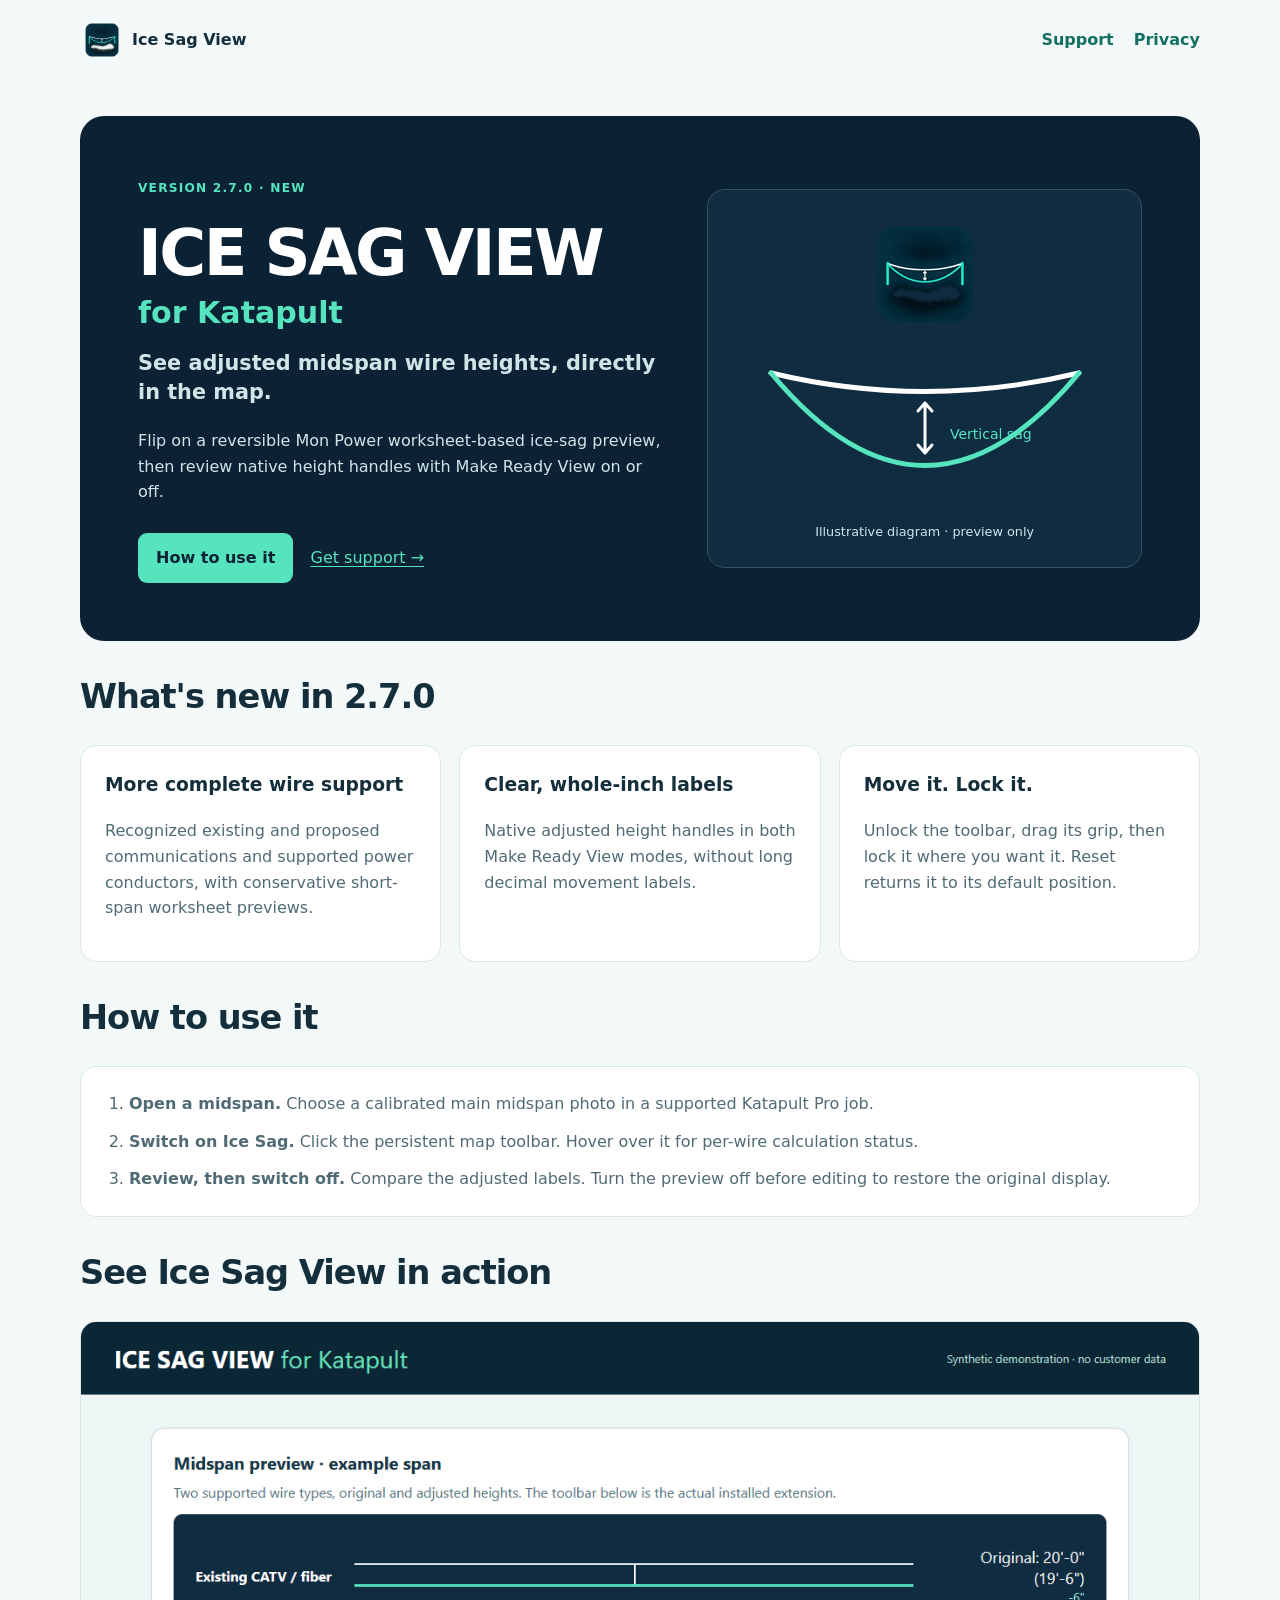
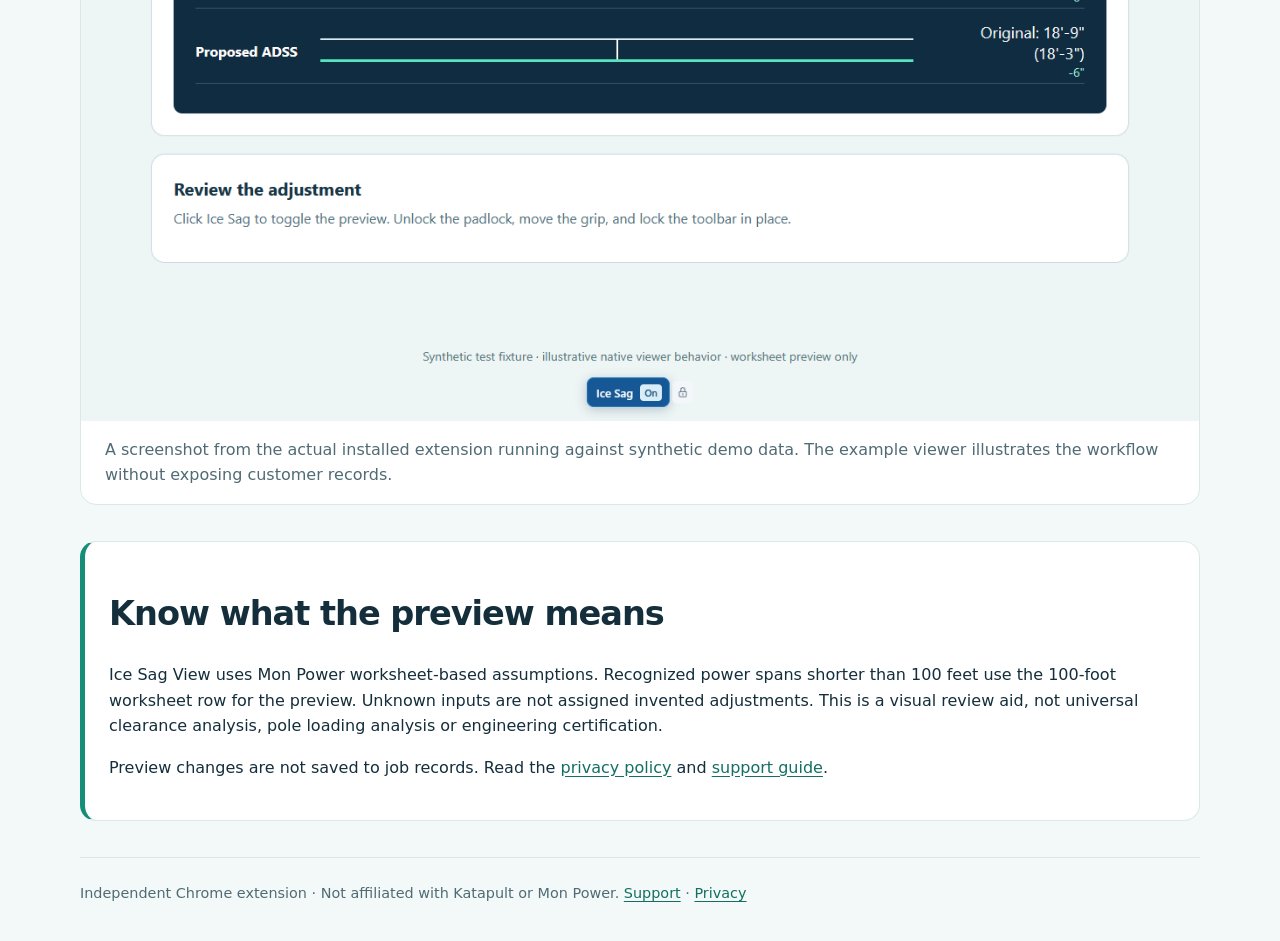
==== index.html @ f5662abe "Add privacy-safe installed extension demo to homepage" ====
<!doctype html>
<html lang="en"><head><meta charset="utf-8"><meta name="viewport" content="width=device-width,initial-scale=1"><meta name="description" content="A reversible, worksheet-based ice-sag preview for Katapult Pro Maps."><title>Ice Sag View for Katapult</title><link rel="icon" href="assets/icon-128.png"><link rel="stylesheet" href="assets/site-v270.css"></head>
<body><header class="nav"><a class="brand" href="./"><img src="assets/icon-128.png" width="44" height="44" alt="">Ice Sag View</a><nav><a href="support.html">Support</a><a href="privacy.html">Privacy</a></nav></header>
<main><section class="hero"><div><span class="pill">VERSION 2.7.0 · NEW</span><h1>ICE SAG VIEW <small>for Katapult</small></h1><p class="lead">See adjusted midspan wire heights, directly in the map.</p><p>Flip on a reversible Mon Power worksheet-based ice-sag preview, then review native height handles with Make Ready View on or off.</p><a class="button" href="#how">How to use it</a> <a class="subtle" href="support.html">Get support →</a></div><div class="visual"><img src="assets/icon-128.png" width="128" height="128" alt="Two wire positions with a vertical measurement arrow"><div class="diagram"><svg viewBox="0 0 360 180" width="360" height="180" role="img" aria-label="Illustrative original and lower adjusted wire positions with a vertical difference arrow"><path d="M26 35 Q180 72 334 35" fill="none" stroke="#fff" stroke-width="5" stroke-linecap="round"/><path d="M26 35 Q180 220 334 35" fill="none" stroke="#56e4bf" stroke-width="5" stroke-linecap="round"/><path d="M180 65V115 M173 73L180 65L187 73 M173 107L180 115L187 107" fill="none" stroke="#fff" stroke-width="3" stroke-linecap="round" stroke-linejoin="round"/><text x="205" y="101" fill="#56e4bf" font-size="14">Vertical sag</text></svg></div><p>Illustrative diagram · preview only</p></div></section>
<section><h2>What's new in 2.7.0</h2><div class="cards"><article><h3>More complete wire support</h3><p>Recognized existing and proposed communications and supported power conductors, with conservative short-span worksheet previews.</p></article><article><h3>Clear, whole-inch labels</h3><p>Native adjusted height handles in both Make Ready View modes, without long decimal movement labels.</p></article><article><h3>Move it. Lock it.</h3><p>Unlock the toolbar, drag its grip, then lock it where you want it. Reset returns it to its default position.</p></article></div></section>
<section id="how"><h2>How to use it</h2><ol class="steps"><li><strong>Open a midspan.</strong> Choose a calibrated main midspan photo in a supported Katapult Pro job.</li><li><strong>Switch on Ice Sag.</strong> Click the persistent map toolbar. Hover over it for per-wire calculation status.</li><li><strong>Review, then switch off.</strong> Compare the adjusted labels. Turn the preview off before editing to restore the original display.</li></ol></section>
<section aria-labelledby="demo-title"><h2 id="demo-title">See Ice Sag View in action</h2><figure style="margin:0;background:white;border:1px solid #dce8e7;border-radius:16px;overflow:hidden"><img src="assets/installed-extension-demo-1280x800.png" width="1280" height="800" loading="lazy" style="display:block;width:100%;height:auto" alt="Actual installed Ice Sag View toolbar and whole-inch preview of existing fiber and proposed ADSS on a synthetic demonstration viewer"><figcaption style="padding:16px 24px;color:#506b75">A screenshot from the actual installed extension running against synthetic demo data. The example viewer illustrates the workflow without exposing customer records.</figcaption></figure></section>
<section class="note"><h2>Know what the preview means</h2><p>Ice Sag View uses Mon Power worksheet-based assumptions. Recognized power spans shorter than 100 feet use the 100-foot worksheet row for the preview. Unknown inputs are not assigned invented adjustments. This is a visual review aid, not universal clearance analysis, pole loading analysis or engineering certification.</p><p>Preview changes are not saved to job records. Read the <a href="privacy.html">privacy policy</a> and <a href="support.html">support guide</a>.</p></section></main>
<footer>Independent Chrome extension · Not affiliated with Katapult or Mon Power. <a href="support.html">Support</a> · <a href="privacy.html">Privacy</a></footer></body></html>
---- assets/site-v270.css ----
:root{color-scheme:light;--navy:#0b2234;--mint:#56e4bf;--ink:#142e3c;--muted:#506b75;--paper:#f3f9f8;--border:#dce8e7}*{box-sizing:border-box}html{scroll-behavior:smooth}body{margin:0;background:var(--paper);font-family:system-ui,-apple-system,"Segoe UI",sans-serif;color:var(--ink);line-height:1.6}a{color:#126f62;text-underline-offset:3px}a:focus-visible{outline:3px solid #168d79;outline-offset:4px}header,main,footer{width:min(1120px,calc(100% - 40px));margin:auto}.nav{display:flex;align-items:center;justify-content:space-between;gap:16px;padding:18px 0}.brand{display:flex;align-items:center;gap:8px;font-weight:750;text-decoration:none;color:var(--ink)}nav{display:flex;gap:20px}nav a{text-decoration:none;font-weight:600}.hero{display:grid;grid-template-columns:1.1fr .9fr;gap:38px;background:var(--navy);color:#fff;padding:clamp(24px,5vw,58px);border-radius:24px;align-items:center;overflow:hidden}.pill{display:inline-block;color:var(--mint);font-size:.76rem;font-weight:700;letter-spacing:.1em}.hero h1{font-size:clamp(2.1rem,5vw,4.2rem);line-height:1.05;letter-spacing:-.04em;margin:20px 0}.hero h1 small{display:block;font-size:.47em;color:var(--mint);letter-spacing:0;margin-top:10px}.lead{font-size:1.3rem;font-weight:650;line-height:1.4}.hero p{color:#d1e5e9}.button{display:inline-block;background:var(--mint);color:var(--navy);border-radius:9px;padding:12px 18px;text-decoration:none;font-weight:750;margin-top:12px}.subtle{color:var(--mint);display:inline-block;margin:12px}.visual{border:1px solid #36525c;border-radius:18px;text-align:center;padding:20px;background:#102c41}.visual img{display:block;margin:auto;width:128px;height:128px;object-fit:contain}.diagram svg{display:block;width:100%;max-width:360px;height:auto;margin:auto}.visual p{font-size:.8rem;margin:4px 0}.cards{display:grid;grid-template-columns:repeat(3,1fr);gap:18px}.cards article,.note,.steps,.document{background:white;border:1px solid var(--border);border-radius:16px;padding:24px}.cards h3{margin-top:0}.cards p,.steps li{color:var(--muted)}section{margin:36px 0}h2{line-height:1.2;font-size:clamp(1.5rem,3vw,2.1rem);letter-spacing:-.03em}.steps{padding-left:48px}.steps li+li{margin-top:12px}.note{border-left:5px solid #168d79}.document{max-width:850px;margin:20px auto 40px;padding:clamp(20px,4vw,42px)}.document h1{font-size:clamp(2rem,4vw,3rem);line-height:1.1}.document h2{font-size:1.4rem;margin-top:28px}footer{border-top:1px solid var(--border);padding:24px 0 36px;font-size:.9rem;color:var(--muted)}@media(max-width:760px){.hero,.cards{grid-template-columns:1fr}.hero{gap:20px}.nav{font-size:.9rem}nav{gap:10px}}@media(prefers-reduced-motion:reduce){html{scroll-behavior:auto}}
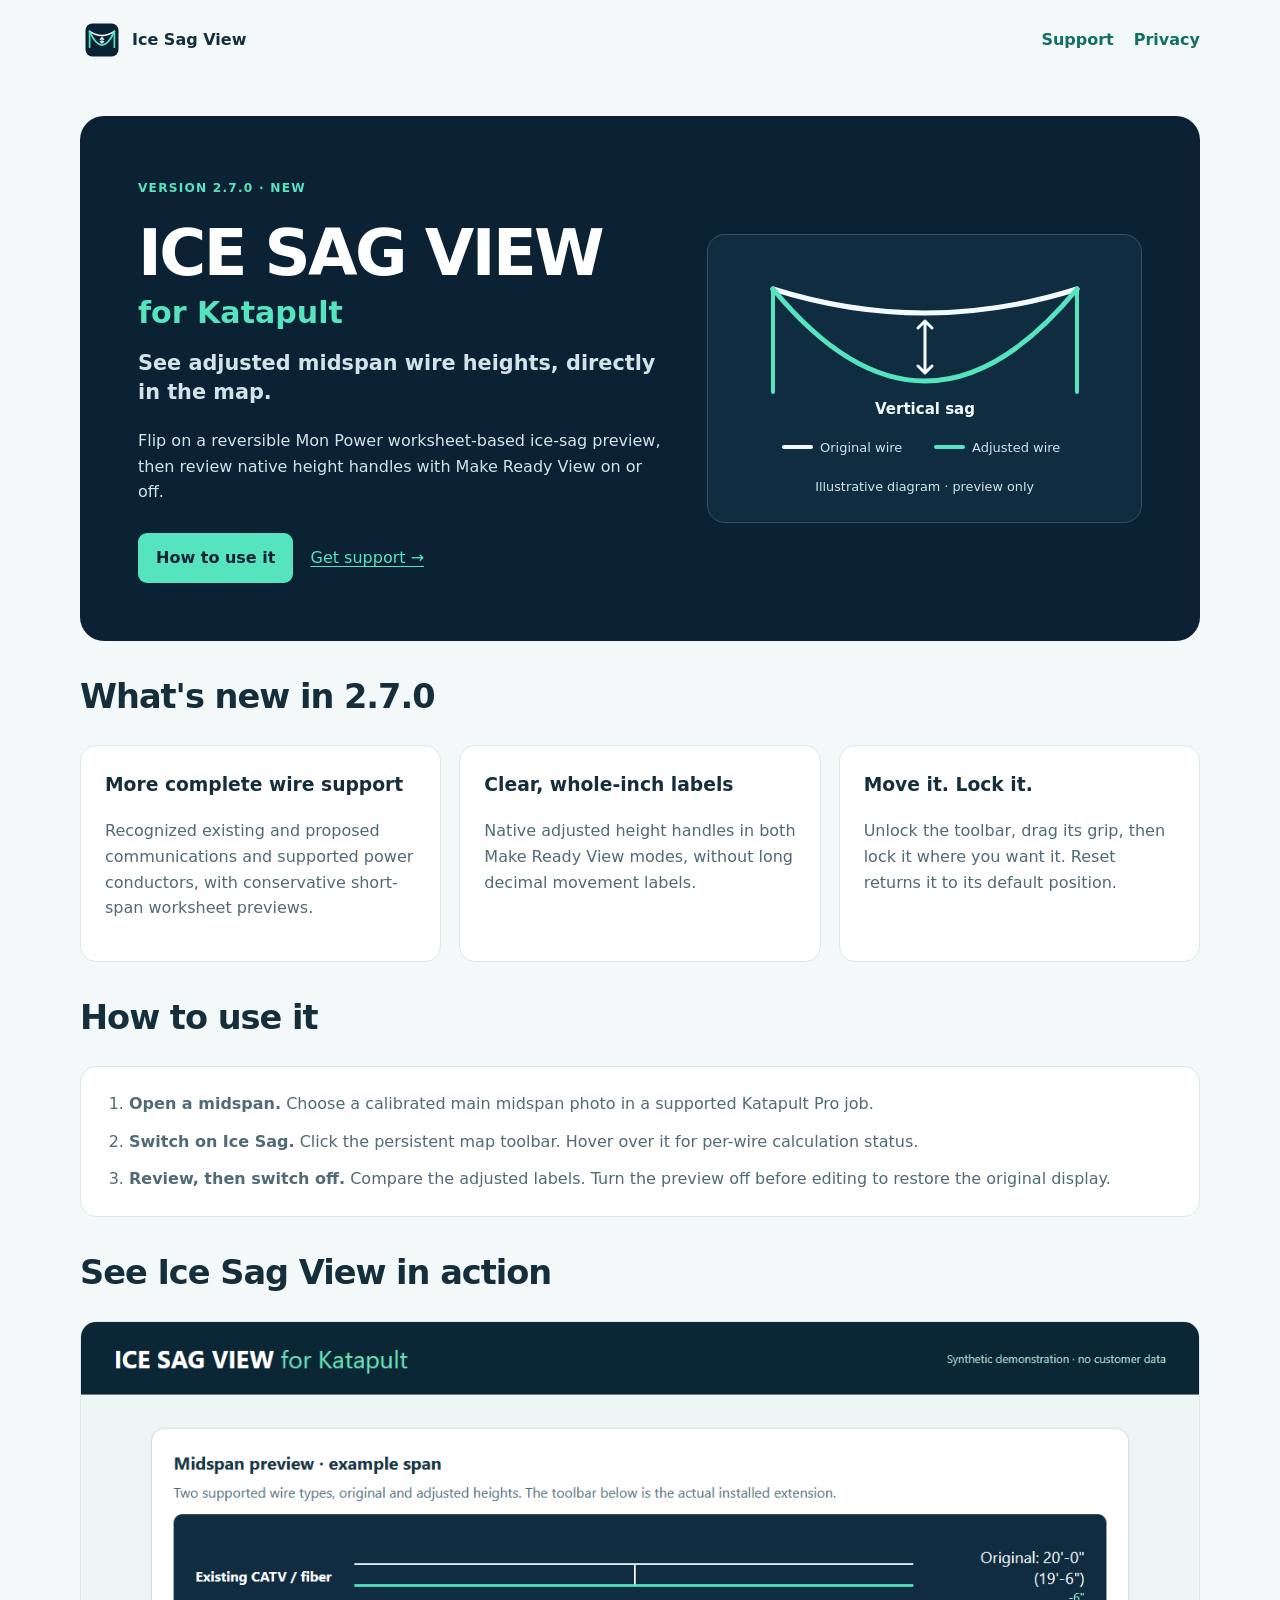
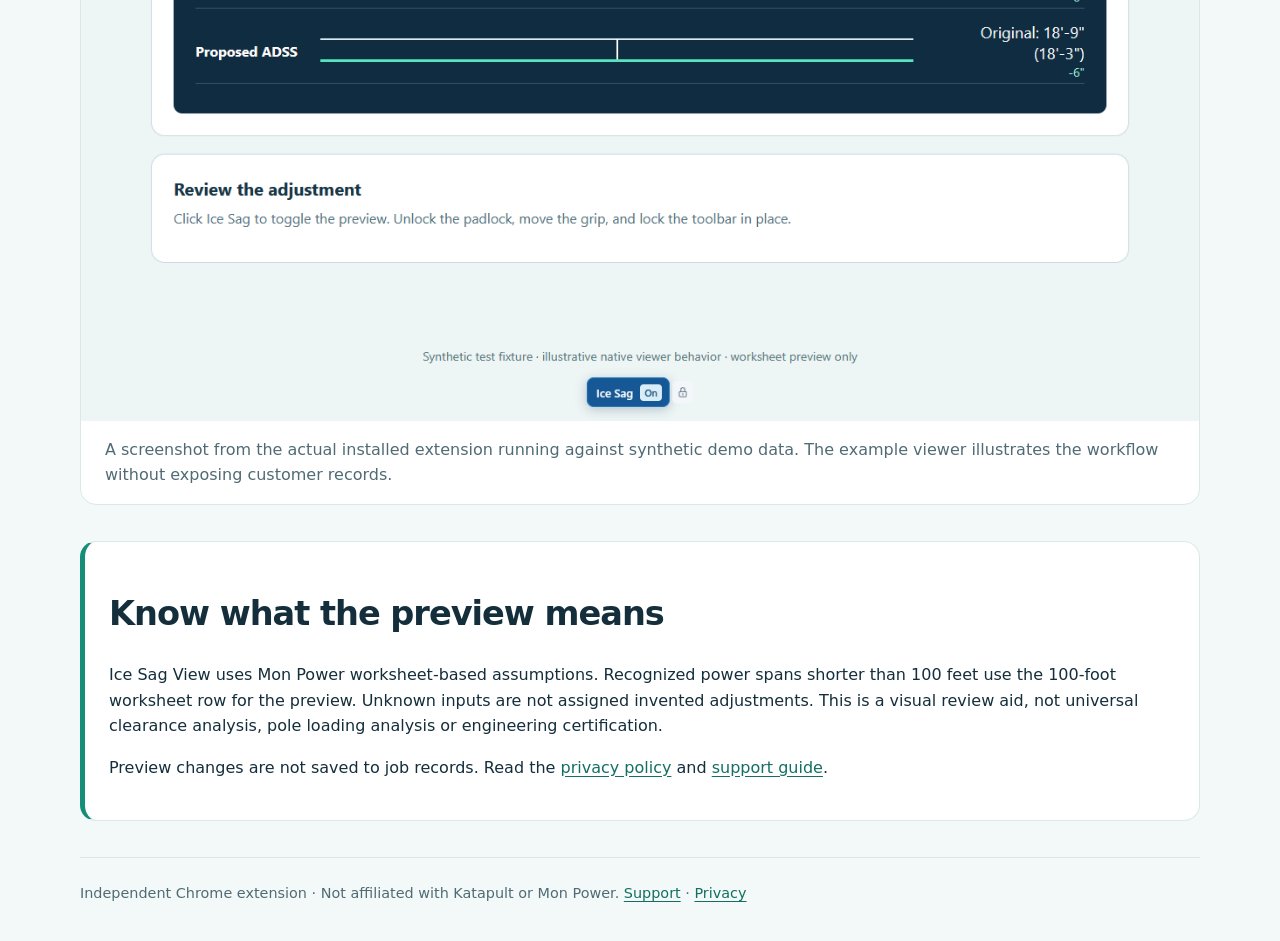
==== commit 7d3787f9: "Refine logo and vertical sag diagram across the homepage and support pages" ====
--- a/index.html
+++ b/index.html
@@ -1,7 +1,7 @@
 <!doctype html>
-<html lang="en"><head><meta charset="utf-8"><meta name="viewport" content="width=device-width,initial-scale=1"><meta name="description" content="A reversible, worksheet-based ice-sag preview for Katapult Pro Maps."><title>Ice Sag View for Katapult</title><link rel="icon" href="assets/icon-128.png"><link rel="stylesheet" href="assets/site-v270.css"></head>
-<body><header class="nav"><a class="brand" href="./"><img src="assets/icon-128.png" width="44" height="44" alt="">Ice Sag View</a><nav><a href="support.html">Support</a><a href="privacy.html">Privacy</a></nav></header>
-<main><section class="hero"><div><span class="pill">VERSION 2.7.0 · NEW</span><h1>ICE SAG VIEW <small>for Katapult</small></h1><p class="lead">See adjusted midspan wire heights, directly in the map.</p><p>Flip on a reversible Mon Power worksheet-based ice-sag preview, then review native height handles with Make Ready View on or off.</p><a class="button" href="#how">How to use it</a> <a class="subtle" href="support.html">Get support →</a></div><div class="visual"><img src="assets/icon-128.png" width="128" height="128" alt="Two wire positions with a vertical measurement arrow"><div class="diagram"><svg viewBox="0 0 360 180" width="360" height="180" role="img" aria-label="Illustrative original and lower adjusted wire positions with a vertical difference arrow"><path d="M26 35 Q180 72 334 35" fill="none" stroke="#fff" stroke-width="5" stroke-linecap="round"/><path d="M26 35 Q180 220 334 35" fill="none" stroke="#56e4bf" stroke-width="5" stroke-linecap="round"/><path d="M180 65V115 M173 73L180 65L187 73 M173 107L180 115L187 107" fill="none" stroke="#fff" stroke-width="3" stroke-linecap="round" stroke-linejoin="round"/><text x="205" y="101" fill="#56e4bf" font-size="14">Vertical sag</text></svg></div><p>Illustrative diagram · preview only</p></div></section>
+<html lang="en"><head><meta charset="utf-8"><meta name="viewport" content="width=device-width,initial-scale=1"><meta name="description" content="A reversible, worksheet-based ice-sag preview for Katapult Pro Maps."><title>Ice Sag View for Katapult</title><link rel="icon" href="assets/icon-v2-128.png"><link rel="stylesheet" href="assets/site-v270.css"></head>
+<body><header class="nav"><a class="brand" href="./"><img src="assets/ice-sag-mark-v2.svg" width="44" height="44" alt="">Ice Sag View</a><nav><a href="support.html">Support</a><a href="privacy.html">Privacy</a></nav></header>
+<main><section class="hero"><div><span class="pill">VERSION 2.7.0 · NEW</span><h1>ICE SAG VIEW <small>for Katapult</small></h1><p class="lead">See adjusted midspan wire heights, directly in the map.</p><p>Flip on a reversible Mon Power worksheet-based ice-sag preview, then review native height handles with Make Ready View on or off.</p><a class="button" href="#how">How to use it</a> <a class="subtle" href="support.html">Get support →</a></div><div class="visual"><div class="diagram"><svg viewBox="0 0 360 218" width="360" height="218" role="img" aria-labelledby="sag-diagram-title sag-diagram-desc"><title id="sag-diagram-title">Vertical ice sag</title><desc id="sag-diagram-desc">The white curve is the original wire. The mint curve is the lower adjusted wire. The white double arrow measures the vertical difference at midspan.</desc><g fill="none" stroke-linecap="round" stroke-linejoin="round"><path d="M28 34V137 M332 34V137" stroke="#56e4bf" stroke-width="4"/><path d="M28 34 Q180 82 332 34" stroke="#f4fbff" stroke-width="5"/><path d="M28 34 Q180 218 332 34" stroke="#56e4bf" stroke-width="5"/><path d="M180 66V118 M173 73L180 66L187 73 M173 111L180 118L187 111" stroke="#f4fbff" stroke-width="3"/></g><text x="180" y="159" text-anchor="middle" fill="#f4fbff" font-size="15" font-weight="600">Vertical sag</text><g font-size="13" fill="#d1e5e9"><path d="M39 192H66" stroke="#f4fbff" stroke-width="4" stroke-linecap="round"/><text x="75" y="197">Original wire</text><path d="M191 192H218" stroke="#56e4bf" stroke-width="4" stroke-linecap="round"/><text x="227" y="197">Adjusted wire</text></g></svg></div><p>Illustrative diagram · preview only</p></div></section>
 <section><h2>What's new in 2.7.0</h2><div class="cards"><article><h3>More complete wire support</h3><p>Recognized existing and proposed communications and supported power conductors, with conservative short-span worksheet previews.</p></article><article><h3>Clear, whole-inch labels</h3><p>Native adjusted height handles in both Make Ready View modes, without long decimal movement labels.</p></article><article><h3>Move it. Lock it.</h3><p>Unlock the toolbar, drag its grip, then lock it where you want it. Reset returns it to its default position.</p></article></div></section>
 <section id="how"><h2>How to use it</h2><ol class="steps"><li><strong>Open a midspan.</strong> Choose a calibrated main midspan photo in a supported Katapult Pro job.</li><li><strong>Switch on Ice Sag.</strong> Click the persistent map toolbar. Hover over it for per-wire calculation status.</li><li><strong>Review, then switch off.</strong> Compare the adjusted labels. Turn the preview off before editing to restore the original display.</li></ol></section>
 <section aria-labelledby="demo-title"><h2 id="demo-title">See Ice Sag View in action</h2><figure style="margin:0;background:white;border:1px solid #dce8e7;border-radius:16px;overflow:hidden"><img src="assets/installed-extension-demo-1280x800.png" width="1280" height="800" loading="lazy" style="display:block;width:100%;height:auto" alt="Actual installed Ice Sag View toolbar and whole-inch preview of existing fiber and proposed ADSS on a synthetic demonstration viewer"><figcaption style="padding:16px 24px;color:#506b75">A screenshot from the actual installed extension running against synthetic demo data. The example viewer illustrates the workflow without exposing customer records.</figcaption></figure></section>
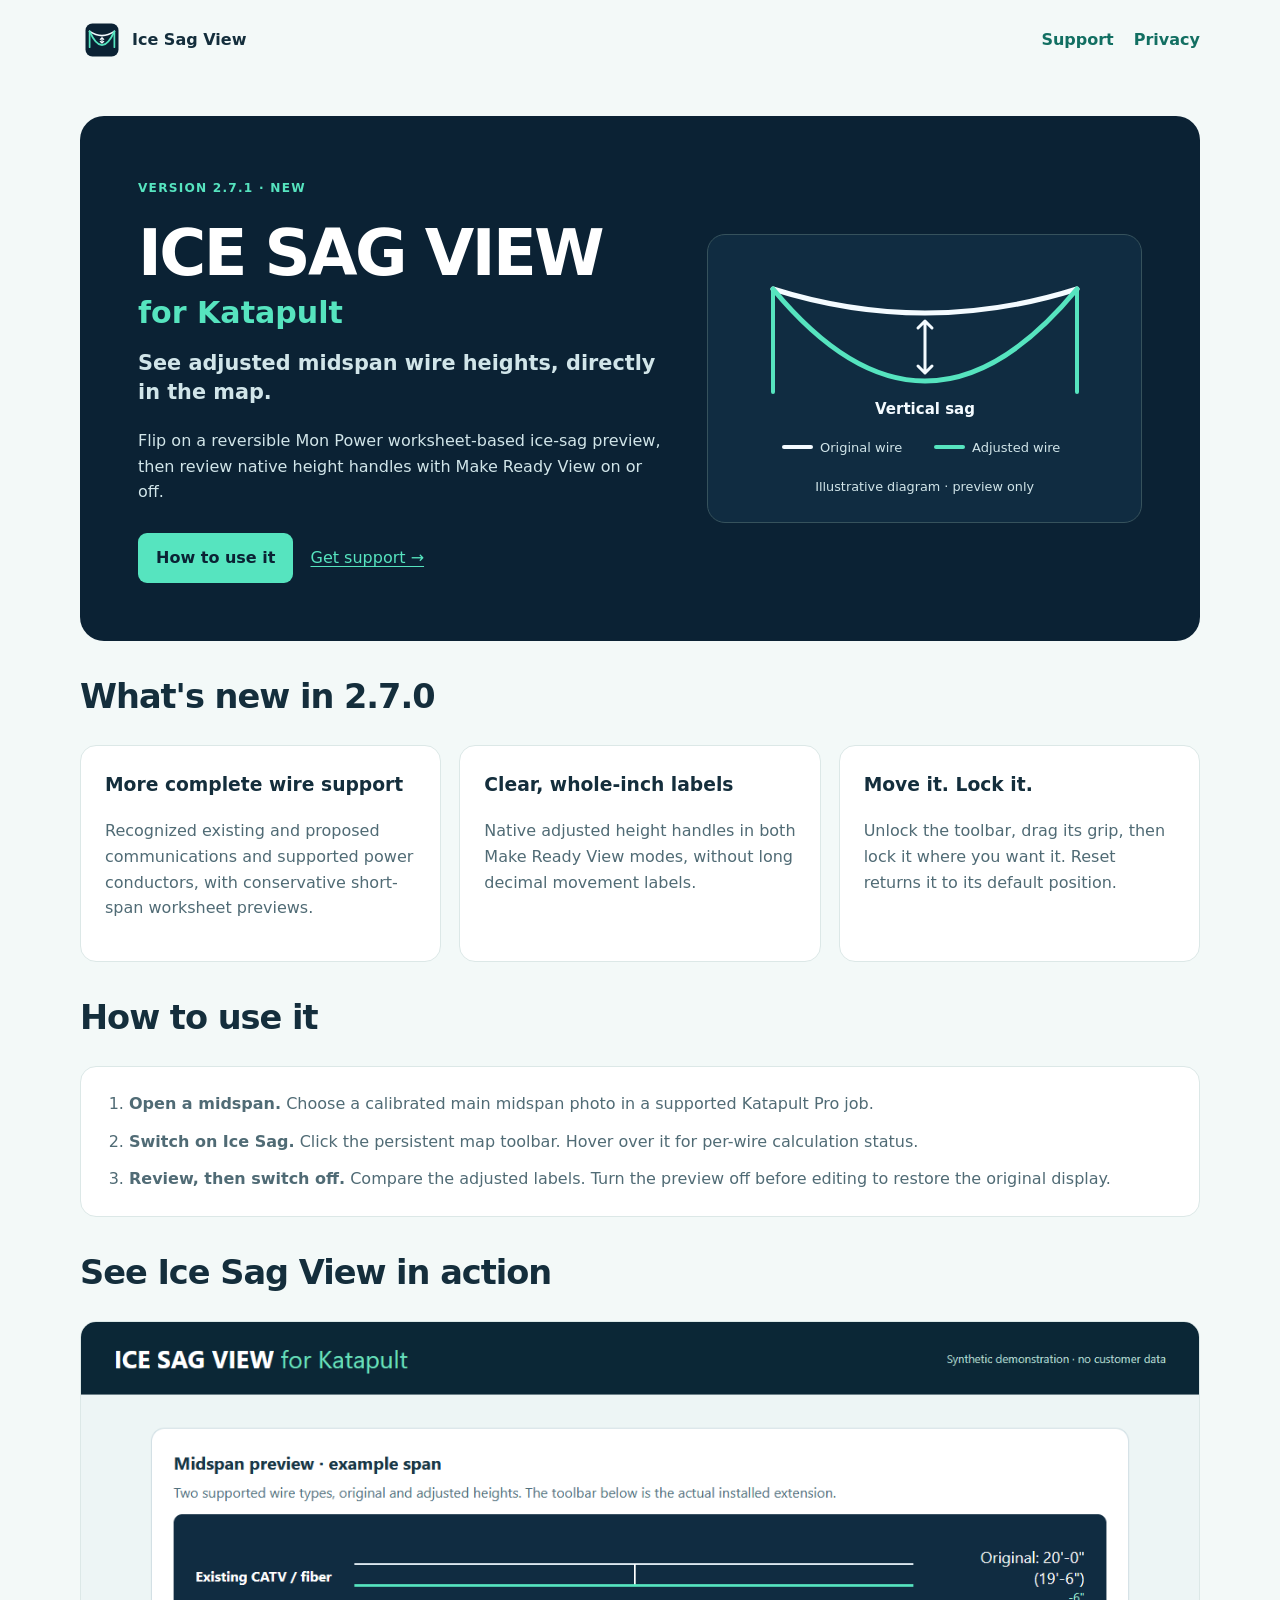
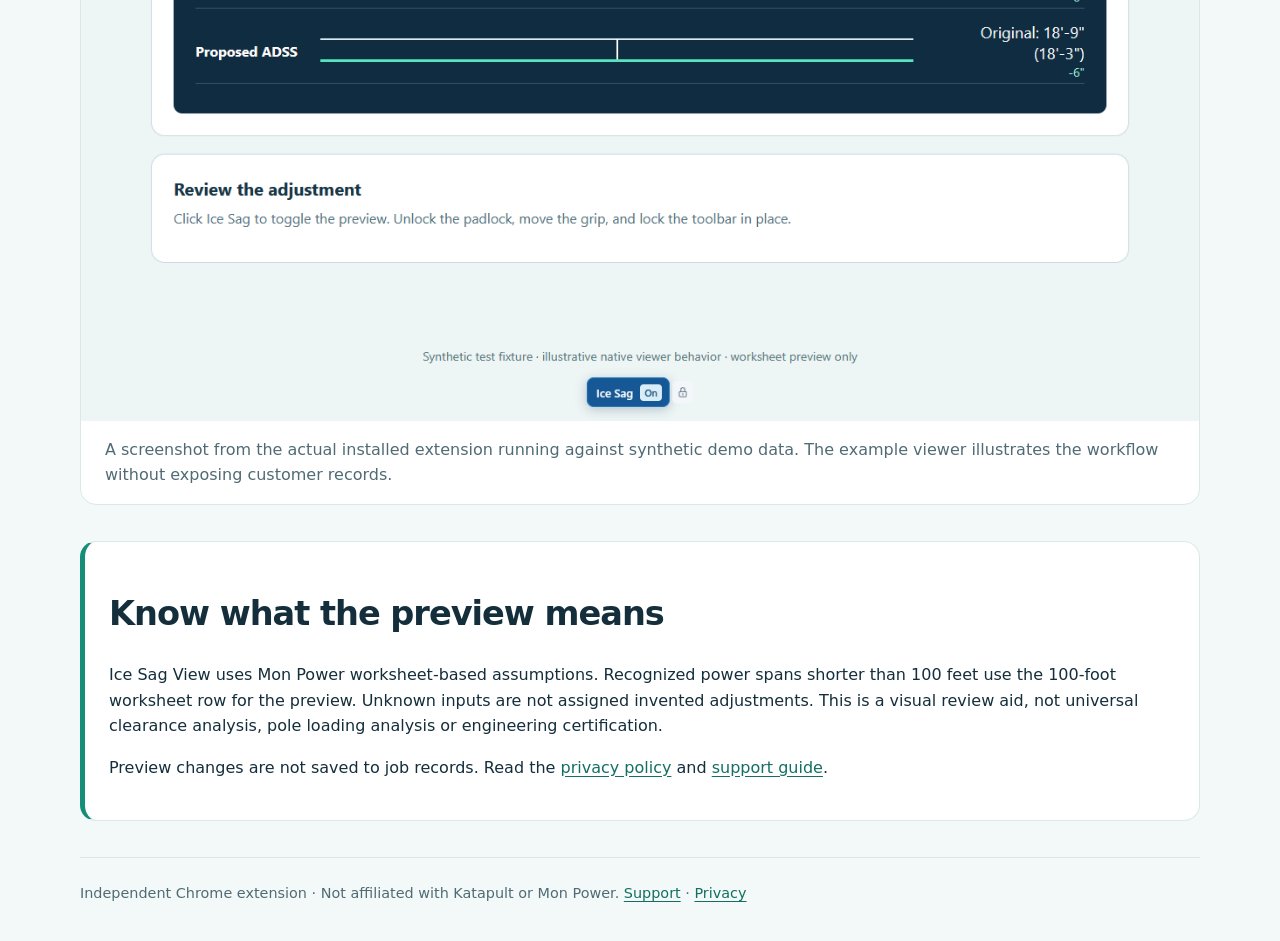
==== commit 5b12d4c4: "Update public extension name to Ice Sag View and version 2.7.1" ====
--- a/index.html
+++ b/index.html
@@ -1,7 +1,7 @@
 <!doctype html>
-<html lang="en"><head><meta charset="utf-8"><meta name="viewport" content="width=device-width,initial-scale=1"><meta name="description" content="A reversible, worksheet-based ice-sag preview for Katapult Pro Maps."><title>Ice Sag View for Katapult</title><link rel="icon" href="assets/icon-v2-128.png"><link rel="stylesheet" href="assets/site-v270.css"></head>
+<html lang="en"><head><meta charset="utf-8"><meta name="viewport" content="width=device-width,initial-scale=1"><meta name="description" content="A reversible, worksheet-based ice-sag preview for Katapult Pro Maps."><title>Ice Sag View</title><link rel="icon" href="assets/icon-v2-128.png"><link rel="stylesheet" href="assets/site-v270.css"></head>
 <body><header class="nav"><a class="brand" href="./"><img src="assets/ice-sag-mark-v2.svg" width="44" height="44" alt="">Ice Sag View</a><nav><a href="support.html">Support</a><a href="privacy.html">Privacy</a></nav></header>
-<main><section class="hero"><div><span class="pill">VERSION 2.7.0 · NEW</span><h1>ICE SAG VIEW <small>for Katapult</small></h1><p class="lead">See adjusted midspan wire heights, directly in the map.</p><p>Flip on a reversible Mon Power worksheet-based ice-sag preview, then review native height handles with Make Ready View on or off.</p><a class="button" href="#how">How to use it</a> <a class="subtle" href="support.html">Get support →</a></div><div class="visual"><div class="diagram"><svg viewBox="0 0 360 218" width="360" height="218" role="img" aria-labelledby="sag-diagram-title sag-diagram-desc"><title id="sag-diagram-title">Vertical ice sag</title><desc id="sag-diagram-desc">The white curve is the original wire. The mint curve is the lower adjusted wire. The white double arrow measures the vertical difference at midspan.</desc><g fill="none" stroke-linecap="round" stroke-linejoin="round"><path d="M28 34V137 M332 34V137" stroke="#56e4bf" stroke-width="4"/><path d="M28 34 Q180 82 332 34" stroke="#f4fbff" stroke-width="5"/><path d="M28 34 Q180 218 332 34" stroke="#56e4bf" stroke-width="5"/><path d="M180 66V118 M173 73L180 66L187 73 M173 111L180 118L187 111" stroke="#f4fbff" stroke-width="3"/></g><text x="180" y="159" text-anchor="middle" fill="#f4fbff" font-size="15" font-weight="600">Vertical sag</text><g font-size="13" fill="#d1e5e9"><path d="M39 192H66" stroke="#f4fbff" stroke-width="4" stroke-linecap="round"/><text x="75" y="197">Original wire</text><path d="M191 192H218" stroke="#56e4bf" stroke-width="4" stroke-linecap="round"/><text x="227" y="197">Adjusted wire</text></g></svg></div><p>Illustrative diagram · preview only</p></div></section>
+<main><section class="hero"><div><span class="pill">VERSION 2.7.1 · NEW</span><h1>ICE SAG VIEW <small>for Katapult</small></h1><p class="lead">See adjusted midspan wire heights, directly in the map.</p><p>Flip on a reversible Mon Power worksheet-based ice-sag preview, then review native height handles with Make Ready View on or off.</p><a class="button" href="#how">How to use it</a> <a class="subtle" href="support.html">Get support →</a></div><div class="visual"><div class="diagram"><svg viewBox="0 0 360 218" width="360" height="218" role="img" aria-labelledby="sag-diagram-title sag-diagram-desc"><title id="sag-diagram-title">Vertical ice sag</title><desc id="sag-diagram-desc">The white curve is the original wire. The mint curve is the lower adjusted wire. The white double arrow measures the vertical difference at midspan.</desc><g fill="none" stroke-linecap="round" stroke-linejoin="round"><path d="M28 34V137 M332 34V137" stroke="#56e4bf" stroke-width="4"/><path d="M28 34 Q180 82 332 34" stroke="#f4fbff" stroke-width="5"/><path d="M28 34 Q180 218 332 34" stroke="#56e4bf" stroke-width="5"/><path d="M180 66V118 M173 73L180 66L187 73 M173 111L180 118L187 111" stroke="#f4fbff" stroke-width="3"/></g><text x="180" y="159" text-anchor="middle" fill="#f4fbff" font-size="15" font-weight="600">Vertical sag</text><g font-size="13" fill="#d1e5e9"><path d="M39 192H66" stroke="#f4fbff" stroke-width="4" stroke-linecap="round"/><text x="75" y="197">Original wire</text><path d="M191 192H218" stroke="#56e4bf" stroke-width="4" stroke-linecap="round"/><text x="227" y="197">Adjusted wire</text></g></svg></div><p>Illustrative diagram · preview only</p></div></section>
 <section><h2>What's new in 2.7.0</h2><div class="cards"><article><h3>More complete wire support</h3><p>Recognized existing and proposed communications and supported power conductors, with conservative short-span worksheet previews.</p></article><article><h3>Clear, whole-inch labels</h3><p>Native adjusted height handles in both Make Ready View modes, without long decimal movement labels.</p></article><article><h3>Move it. Lock it.</h3><p>Unlock the toolbar, drag its grip, then lock it where you want it. Reset returns it to its default position.</p></article></div></section>
 <section id="how"><h2>How to use it</h2><ol class="steps"><li><strong>Open a midspan.</strong> Choose a calibrated main midspan photo in a supported Katapult Pro job.</li><li><strong>Switch on Ice Sag.</strong> Click the persistent map toolbar. Hover over it for per-wire calculation status.</li><li><strong>Review, then switch off.</strong> Compare the adjusted labels. Turn the preview off before editing to restore the original display.</li></ol></section>
 <section aria-labelledby="demo-title"><h2 id="demo-title">See Ice Sag View in action</h2><figure style="margin:0;background:white;border:1px solid #dce8e7;border-radius:16px;overflow:hidden"><img src="assets/installed-extension-demo-1280x800.png" width="1280" height="800" loading="lazy" style="display:block;width:100%;height:auto" alt="Actual installed Ice Sag View toolbar and whole-inch preview of existing fiber and proposed ADSS on a synthetic demonstration viewer"><figcaption style="padding:16px 24px;color:#506b75">A screenshot from the actual installed extension running against synthetic demo data. The example viewer illustrates the workflow without exposing customer records.</figcaption></figure></section>
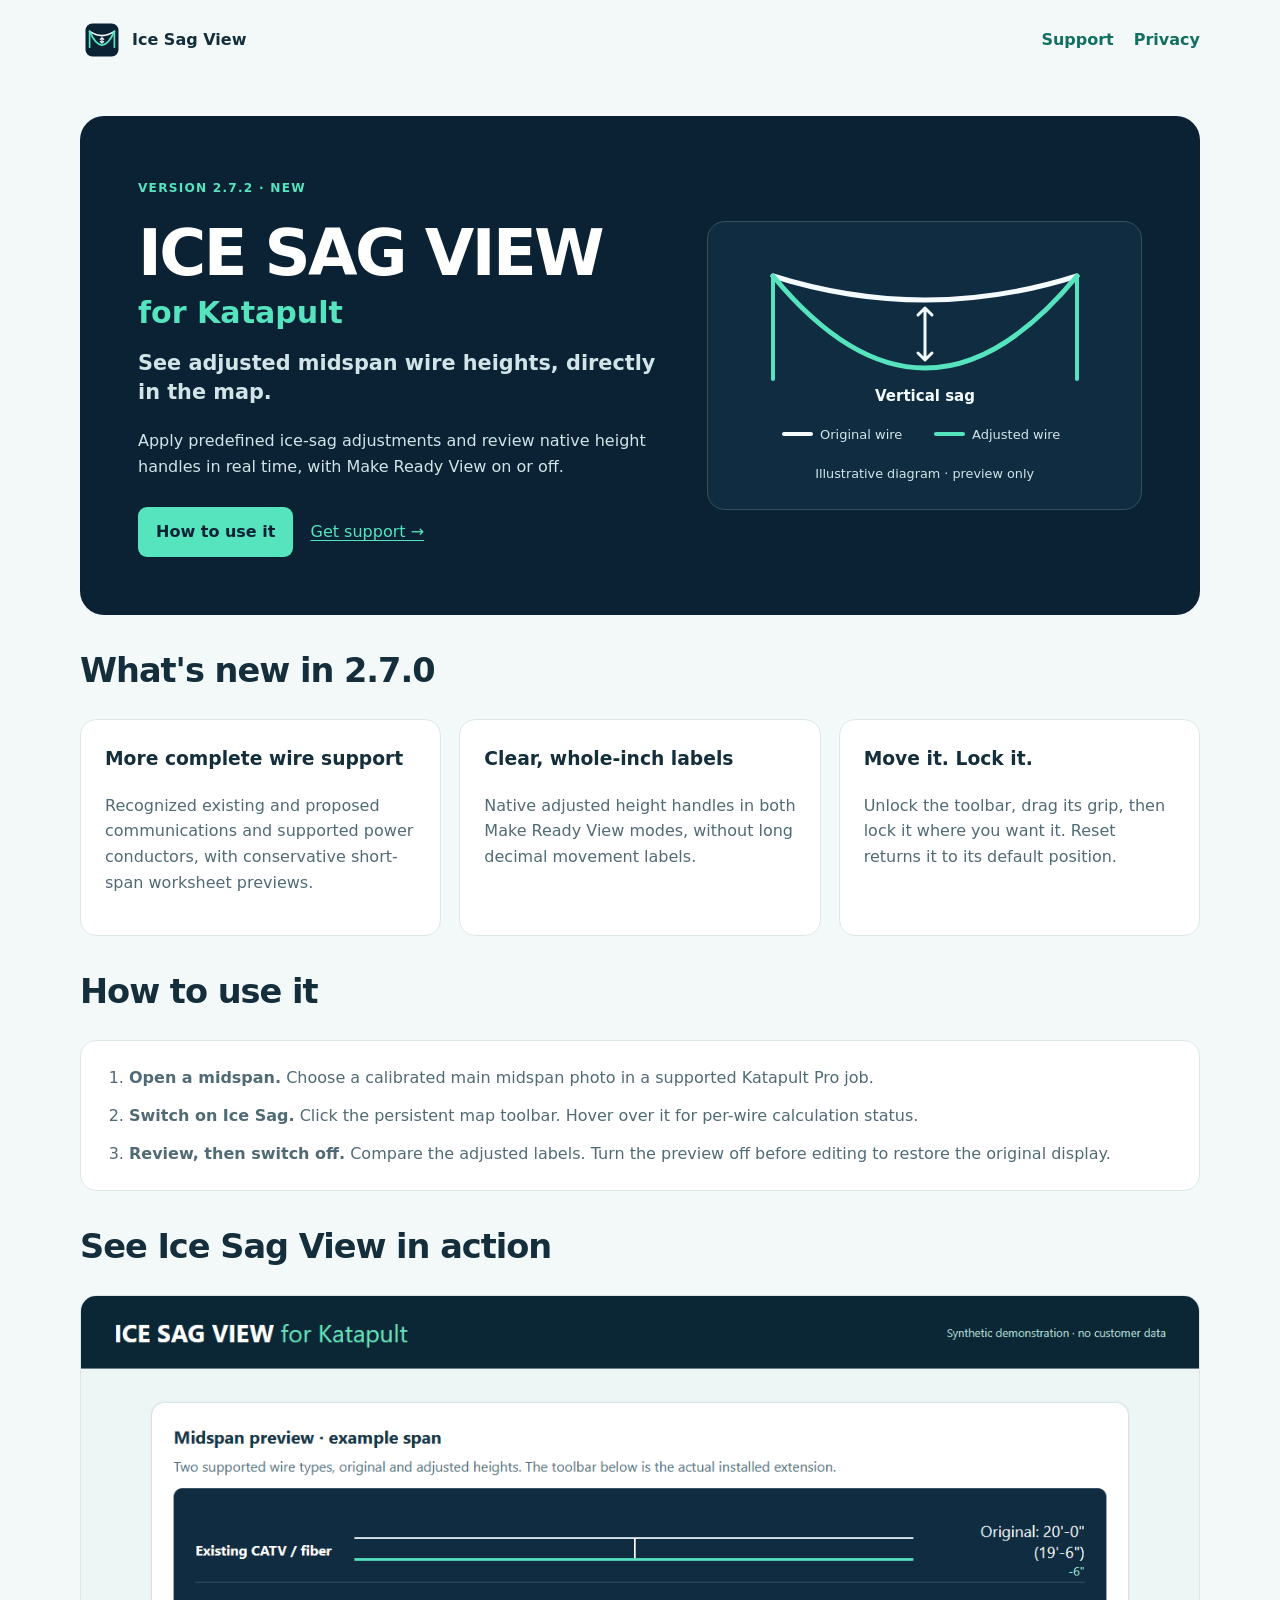
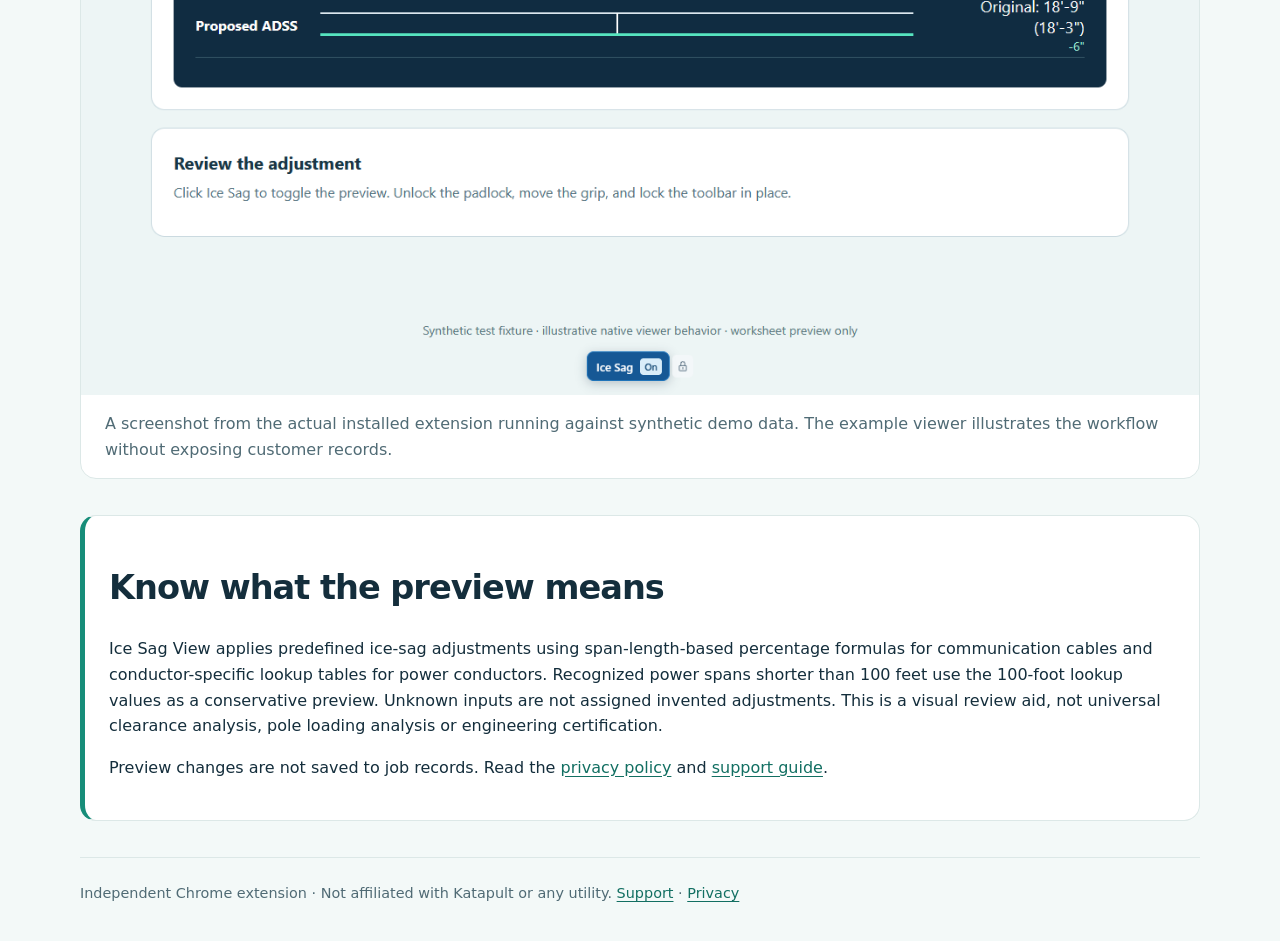
==== commit 8fb59c5d: "Describe ice-sag method using utility-neutral wording" ====
--- a/index.html
+++ b/index.html
@@ -1,9 +1,9 @@
 <!doctype html>
 <html lang="en"><head><meta charset="utf-8"><meta name="viewport" content="width=device-width,initial-scale=1"><meta name="description" content="A reversible, worksheet-based ice-sag preview for Katapult Pro Maps."><title>Ice Sag View</title><link rel="icon" href="assets/icon-v2-128.png"><link rel="stylesheet" href="assets/site-v270.css"></head>
 <body><header class="nav"><a class="brand" href="./"><img src="assets/ice-sag-mark-v2.svg" width="44" height="44" alt="">Ice Sag View</a><nav><a href="support.html">Support</a><a href="privacy.html">Privacy</a></nav></header>
-<main><section class="hero"><div><span class="pill">VERSION 2.7.1 · NEW</span><h1>ICE SAG VIEW <small>for Katapult</small></h1><p class="lead">See adjusted midspan wire heights, directly in the map.</p><p>Flip on a reversible Mon Power worksheet-based ice-sag preview, then review native height handles with Make Ready View on or off.</p><a class="button" href="#how">How to use it</a> <a class="subtle" href="support.html">Get support →</a></div><div class="visual"><div class="diagram"><svg viewBox="0 0 360 218" width="360" height="218" role="img" aria-labelledby="sag-diagram-title sag-diagram-desc"><title id="sag-diagram-title">Vertical ice sag</title><desc id="sag-diagram-desc">The white curve is the original wire. The mint curve is the lower adjusted wire. The white double arrow measures the vertical difference at midspan.</desc><g fill="none" stroke-linecap="round" stroke-linejoin="round"><path d="M28 34V137 M332 34V137" stroke="#56e4bf" stroke-width="4"/><path d="M28 34 Q180 82 332 34" stroke="#f4fbff" stroke-width="5"/><path d="M28 34 Q180 218 332 34" stroke="#56e4bf" stroke-width="5"/><path d="M180 66V118 M173 73L180 66L187 73 M173 111L180 118L187 111" stroke="#f4fbff" stroke-width="3"/></g><text x="180" y="159" text-anchor="middle" fill="#f4fbff" font-size="15" font-weight="600">Vertical sag</text><g font-size="13" fill="#d1e5e9"><path d="M39 192H66" stroke="#f4fbff" stroke-width="4" stroke-linecap="round"/><text x="75" y="197">Original wire</text><path d="M191 192H218" stroke="#56e4bf" stroke-width="4" stroke-linecap="round"/><text x="227" y="197">Adjusted wire</text></g></svg></div><p>Illustrative diagram · preview only</p></div></section>
+<main><section class="hero"><div><span class="pill">VERSION 2.7.2 · NEW</span><h1>ICE SAG VIEW <small>for Katapult</small></h1><p class="lead">See adjusted midspan wire heights, directly in the map.</p><p>Apply predefined ice-sag adjustments and review native height handles in real time, with Make Ready View on or off.</p><a class="button" href="#how">How to use it</a> <a class="subtle" href="support.html">Get support →</a></div><div class="visual"><div class="diagram"><svg viewBox="0 0 360 218" width="360" height="218" role="img" aria-labelledby="sag-diagram-title sag-diagram-desc"><title id="sag-diagram-title">Vertical ice sag</title><desc id="sag-diagram-desc">The white curve is the original wire. The mint curve is the lower adjusted wire. The white double arrow measures the vertical difference at midspan.</desc><g fill="none" stroke-linecap="round" stroke-linejoin="round"><path d="M28 34V137 M332 34V137" stroke="#56e4bf" stroke-width="4"/><path d="M28 34 Q180 82 332 34" stroke="#f4fbff" stroke-width="5"/><path d="M28 34 Q180 218 332 34" stroke="#56e4bf" stroke-width="5"/><path d="M180 66V118 M173 73L180 66L187 73 M173 111L180 118L187 111" stroke="#f4fbff" stroke-width="3"/></g><text x="180" y="159" text-anchor="middle" fill="#f4fbff" font-size="15" font-weight="600">Vertical sag</text><g font-size="13" fill="#d1e5e9"><path d="M39 192H66" stroke="#f4fbff" stroke-width="4" stroke-linecap="round"/><text x="75" y="197">Original wire</text><path d="M191 192H218" stroke="#56e4bf" stroke-width="4" stroke-linecap="round"/><text x="227" y="197">Adjusted wire</text></g></svg></div><p>Illustrative diagram · preview only</p></div></section>
 <section><h2>What's new in 2.7.0</h2><div class="cards"><article><h3>More complete wire support</h3><p>Recognized existing and proposed communications and supported power conductors, with conservative short-span worksheet previews.</p></article><article><h3>Clear, whole-inch labels</h3><p>Native adjusted height handles in both Make Ready View modes, without long decimal movement labels.</p></article><article><h3>Move it. Lock it.</h3><p>Unlock the toolbar, drag its grip, then lock it where you want it. Reset returns it to its default position.</p></article></div></section>
 <section id="how"><h2>How to use it</h2><ol class="steps"><li><strong>Open a midspan.</strong> Choose a calibrated main midspan photo in a supported Katapult Pro job.</li><li><strong>Switch on Ice Sag.</strong> Click the persistent map toolbar. Hover over it for per-wire calculation status.</li><li><strong>Review, then switch off.</strong> Compare the adjusted labels. Turn the preview off before editing to restore the original display.</li></ol></section>
 <section aria-labelledby="demo-title"><h2 id="demo-title">See Ice Sag View in action</h2><figure style="margin:0;background:white;border:1px solid #dce8e7;border-radius:16px;overflow:hidden"><img src="assets/installed-extension-demo-1280x800.png" width="1280" height="800" loading="lazy" style="display:block;width:100%;height:auto" alt="Actual installed Ice Sag View toolbar and whole-inch preview of existing fiber and proposed ADSS on a synthetic demonstration viewer"><figcaption style="padding:16px 24px;color:#506b75">A screenshot from the actual installed extension running against synthetic demo data. The example viewer illustrates the workflow without exposing customer records.</figcaption></figure></section>
-<section class="note"><h2>Know what the preview means</h2><p>Ice Sag View uses Mon Power worksheet-based assumptions. Recognized power spans shorter than 100 feet use the 100-foot worksheet row for the preview. Unknown inputs are not assigned invented adjustments. This is a visual review aid, not universal clearance analysis, pole loading analysis or engineering certification.</p><p>Preview changes are not saved to job records. Read the <a href="privacy.html">privacy policy</a> and <a href="support.html">support guide</a>.</p></section></main>
-<footer>Independent Chrome extension · Not affiliated with Katapult or Mon Power. <a href="support.html">Support</a> · <a href="privacy.html">Privacy</a></footer></body></html>
+<section class="note"><h2>Know what the preview means</h2><p>Ice Sag View applies predefined ice-sag adjustments using span-length-based percentage formulas for communication cables and conductor-specific lookup tables for power conductors. Recognized power spans shorter than 100 feet use the 100-foot lookup values as a conservative preview. Unknown inputs are not assigned invented adjustments. This is a visual review aid, not universal clearance analysis, pole loading analysis or engineering certification.</p><p>Preview changes are not saved to job records. Read the <a href="privacy.html">privacy policy</a> and <a href="support.html">support guide</a>.</p></section></main>
+<footer>Independent Chrome extension · Not affiliated with Katapult or any utility. <a href="support.html">Support</a> · <a href="privacy.html">Privacy</a></footer></body></html>
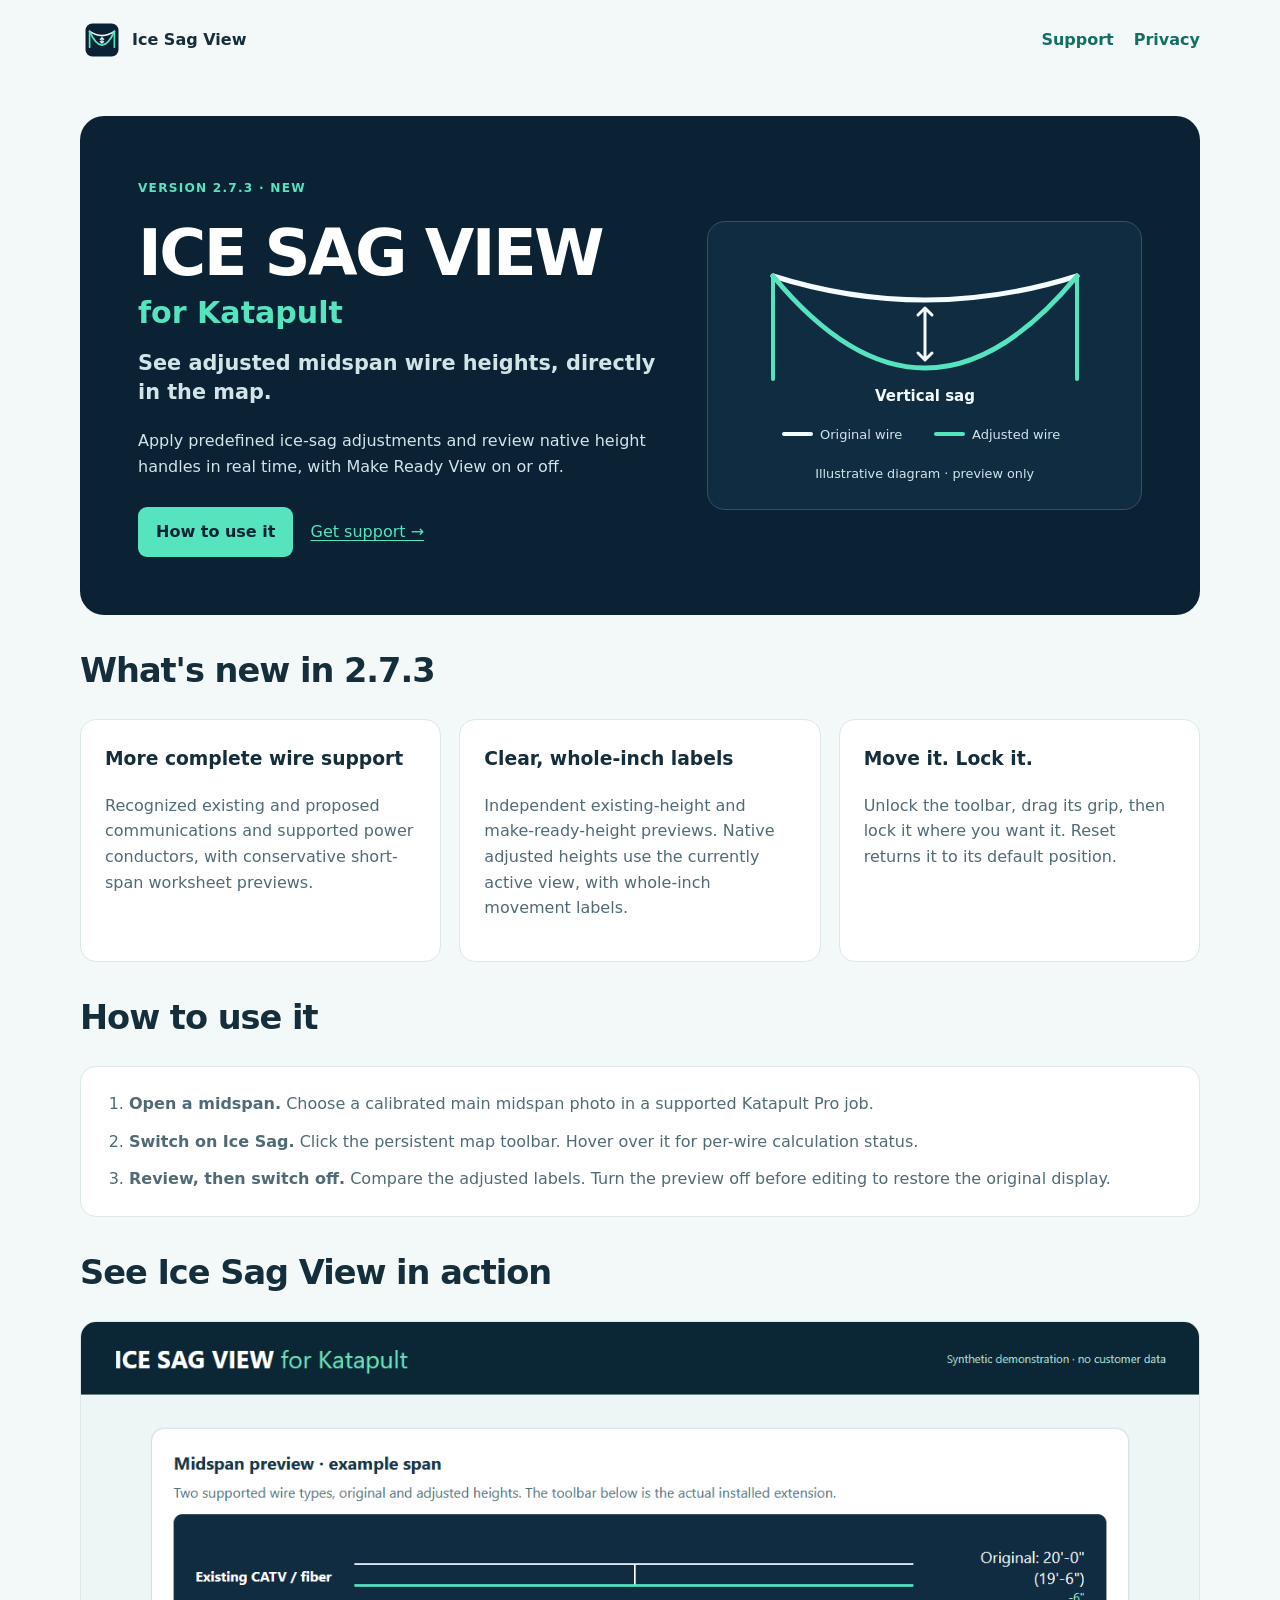
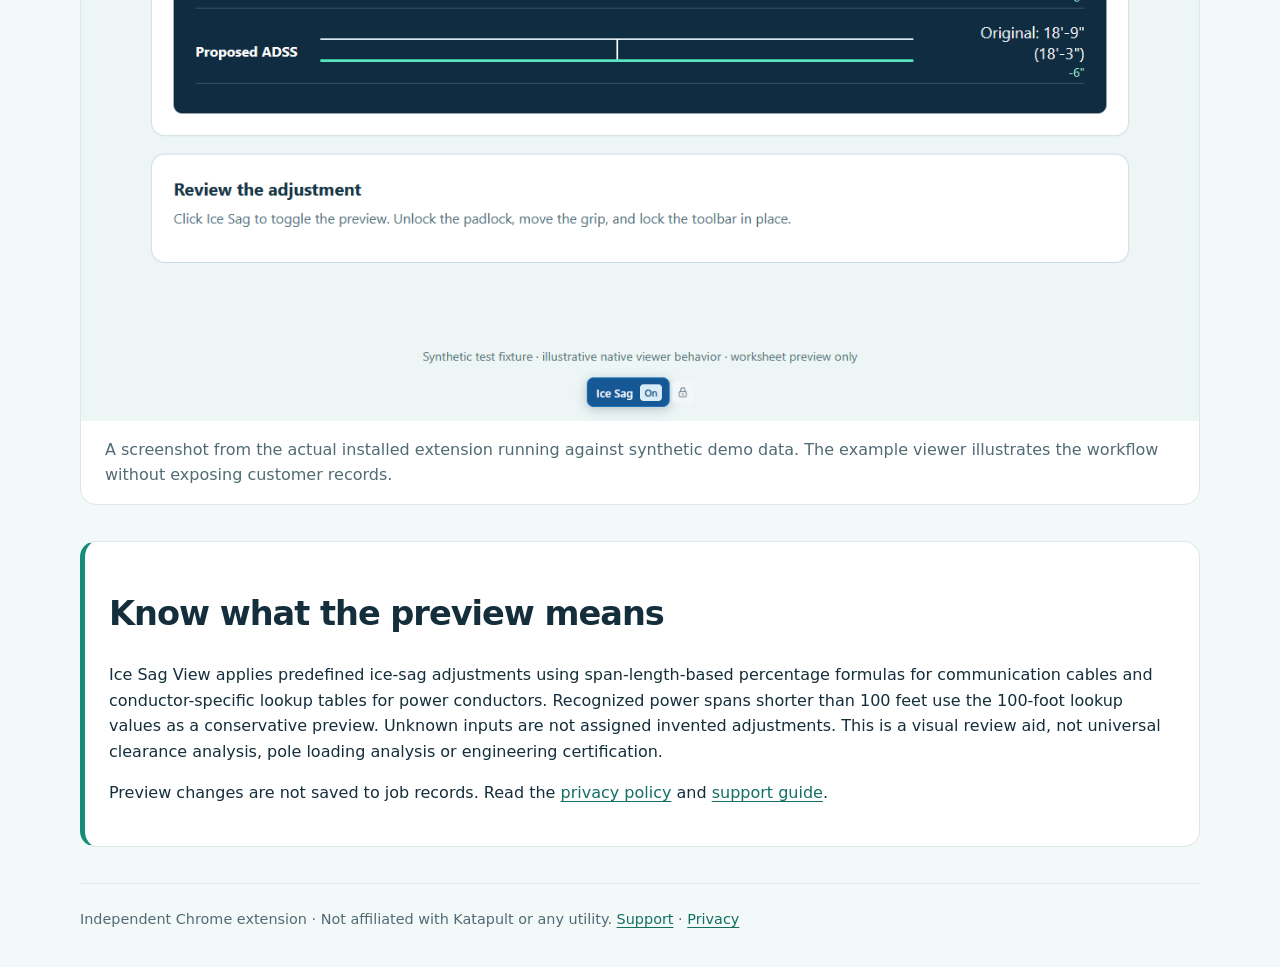
==== commit 51e6d9e3: "Document independent view baselines in Ice Sag View 2.7.3" ====
--- a/index.html
+++ b/index.html
@@ -1,8 +1,8 @@
 <!doctype html>
 <html lang="en"><head><meta charset="utf-8"><meta name="viewport" content="width=device-width,initial-scale=1"><meta name="description" content="A reversible, worksheet-based ice-sag preview for Katapult Pro Maps."><title>Ice Sag View</title><link rel="icon" href="assets/icon-v2-128.png"><link rel="stylesheet" href="assets/site-v270.css"></head>
 <body><header class="nav"><a class="brand" href="./"><img src="assets/ice-sag-mark-v2.svg" width="44" height="44" alt="">Ice Sag View</a><nav><a href="support.html">Support</a><a href="privacy.html">Privacy</a></nav></header>
-<main><section class="hero"><div><span class="pill">VERSION 2.7.2 · NEW</span><h1>ICE SAG VIEW <small>for Katapult</small></h1><p class="lead">See adjusted midspan wire heights, directly in the map.</p><p>Apply predefined ice-sag adjustments and review native height handles in real time, with Make Ready View on or off.</p><a class="button" href="#how">How to use it</a> <a class="subtle" href="support.html">Get support →</a></div><div class="visual"><div class="diagram"><svg viewBox="0 0 360 218" width="360" height="218" role="img" aria-labelledby="sag-diagram-title sag-diagram-desc"><title id="sag-diagram-title">Vertical ice sag</title><desc id="sag-diagram-desc">The white curve is the original wire. The mint curve is the lower adjusted wire. The white double arrow measures the vertical difference at midspan.</desc><g fill="none" stroke-linecap="round" stroke-linejoin="round"><path d="M28 34V137 M332 34V137" stroke="#56e4bf" stroke-width="4"/><path d="M28 34 Q180 82 332 34" stroke="#f4fbff" stroke-width="5"/><path d="M28 34 Q180 218 332 34" stroke="#56e4bf" stroke-width="5"/><path d="M180 66V118 M173 73L180 66L187 73 M173 111L180 118L187 111" stroke="#f4fbff" stroke-width="3"/></g><text x="180" y="159" text-anchor="middle" fill="#f4fbff" font-size="15" font-weight="600">Vertical sag</text><g font-size="13" fill="#d1e5e9"><path d="M39 192H66" stroke="#f4fbff" stroke-width="4" stroke-linecap="round"/><text x="75" y="197">Original wire</text><path d="M191 192H218" stroke="#56e4bf" stroke-width="4" stroke-linecap="round"/><text x="227" y="197">Adjusted wire</text></g></svg></div><p>Illustrative diagram · preview only</p></div></section>
-<section><h2>What's new in 2.7.0</h2><div class="cards"><article><h3>More complete wire support</h3><p>Recognized existing and proposed communications and supported power conductors, with conservative short-span worksheet previews.</p></article><article><h3>Clear, whole-inch labels</h3><p>Native adjusted height handles in both Make Ready View modes, without long decimal movement labels.</p></article><article><h3>Move it. Lock it.</h3><p>Unlock the toolbar, drag its grip, then lock it where you want it. Reset returns it to its default position.</p></article></div></section>
+<main><section class="hero"><div><span class="pill">VERSION 2.7.3 · NEW</span><h1>ICE SAG VIEW <small>for Katapult</small></h1><p class="lead">See adjusted midspan wire heights, directly in the map.</p><p>Apply predefined ice-sag adjustments and review native height handles in real time, with Make Ready View on or off.</p><a class="button" href="#how">How to use it</a> <a class="subtle" href="support.html">Get support →</a></div><div class="visual"><div class="diagram"><svg viewBox="0 0 360 218" width="360" height="218" role="img" aria-labelledby="sag-diagram-title sag-diagram-desc"><title id="sag-diagram-title">Vertical ice sag</title><desc id="sag-diagram-desc">The white curve is the original wire. The mint curve is the lower adjusted wire. The white double arrow measures the vertical difference at midspan.</desc><g fill="none" stroke-linecap="round" stroke-linejoin="round"><path d="M28 34V137 M332 34V137" stroke="#56e4bf" stroke-width="4"/><path d="M28 34 Q180 82 332 34" stroke="#f4fbff" stroke-width="5"/><path d="M28 34 Q180 218 332 34" stroke="#56e4bf" stroke-width="5"/><path d="M180 66V118 M173 73L180 66L187 73 M173 111L180 118L187 111" stroke="#f4fbff" stroke-width="3"/></g><text x="180" y="159" text-anchor="middle" fill="#f4fbff" font-size="15" font-weight="600">Vertical sag</text><g font-size="13" fill="#d1e5e9"><path d="M39 192H66" stroke="#f4fbff" stroke-width="4" stroke-linecap="round"/><text x="75" y="197">Original wire</text><path d="M191 192H218" stroke="#56e4bf" stroke-width="4" stroke-linecap="round"/><text x="227" y="197">Adjusted wire</text></g></svg></div><p>Illustrative diagram · preview only</p></div></section>
+<section><h2>What's new in 2.7.3</h2><div class="cards"><article><h3>More complete wire support</h3><p>Recognized existing and proposed communications and supported power conductors, with conservative short-span worksheet previews.</p></article><article><h3>Clear, whole-inch labels</h3><p>Independent existing-height and make-ready-height previews. Native adjusted heights use the currently active view, with whole-inch movement labels.</p></article><article><h3>Move it. Lock it.</h3><p>Unlock the toolbar, drag its grip, then lock it where you want it. Reset returns it to its default position.</p></article></div></section>
 <section id="how"><h2>How to use it</h2><ol class="steps"><li><strong>Open a midspan.</strong> Choose a calibrated main midspan photo in a supported Katapult Pro job.</li><li><strong>Switch on Ice Sag.</strong> Click the persistent map toolbar. Hover over it for per-wire calculation status.</li><li><strong>Review, then switch off.</strong> Compare the adjusted labels. Turn the preview off before editing to restore the original display.</li></ol></section>
 <section aria-labelledby="demo-title"><h2 id="demo-title">See Ice Sag View in action</h2><figure style="margin:0;background:white;border:1px solid #dce8e7;border-radius:16px;overflow:hidden"><img src="assets/installed-extension-demo-1280x800.png" width="1280" height="800" loading="lazy" style="display:block;width:100%;height:auto" alt="Actual installed Ice Sag View toolbar and whole-inch preview of existing fiber and proposed ADSS on a synthetic demonstration viewer"><figcaption style="padding:16px 24px;color:#506b75">A screenshot from the actual installed extension running against synthetic demo data. The example viewer illustrates the workflow without exposing customer records.</figcaption></figure></section>
 <section class="note"><h2>Know what the preview means</h2><p>Ice Sag View applies predefined ice-sag adjustments using span-length-based percentage formulas for communication cables and conductor-specific lookup tables for power conductors. Recognized power spans shorter than 100 feet use the 100-foot lookup values as a conservative preview. Unknown inputs are not assigned invented adjustments. This is a visual review aid, not universal clearance analysis, pole loading analysis or engineering certification.</p><p>Preview changes are not saved to job records. Read the <a href="privacy.html">privacy policy</a> and <a href="support.html">support guide</a>.</p></section></main>
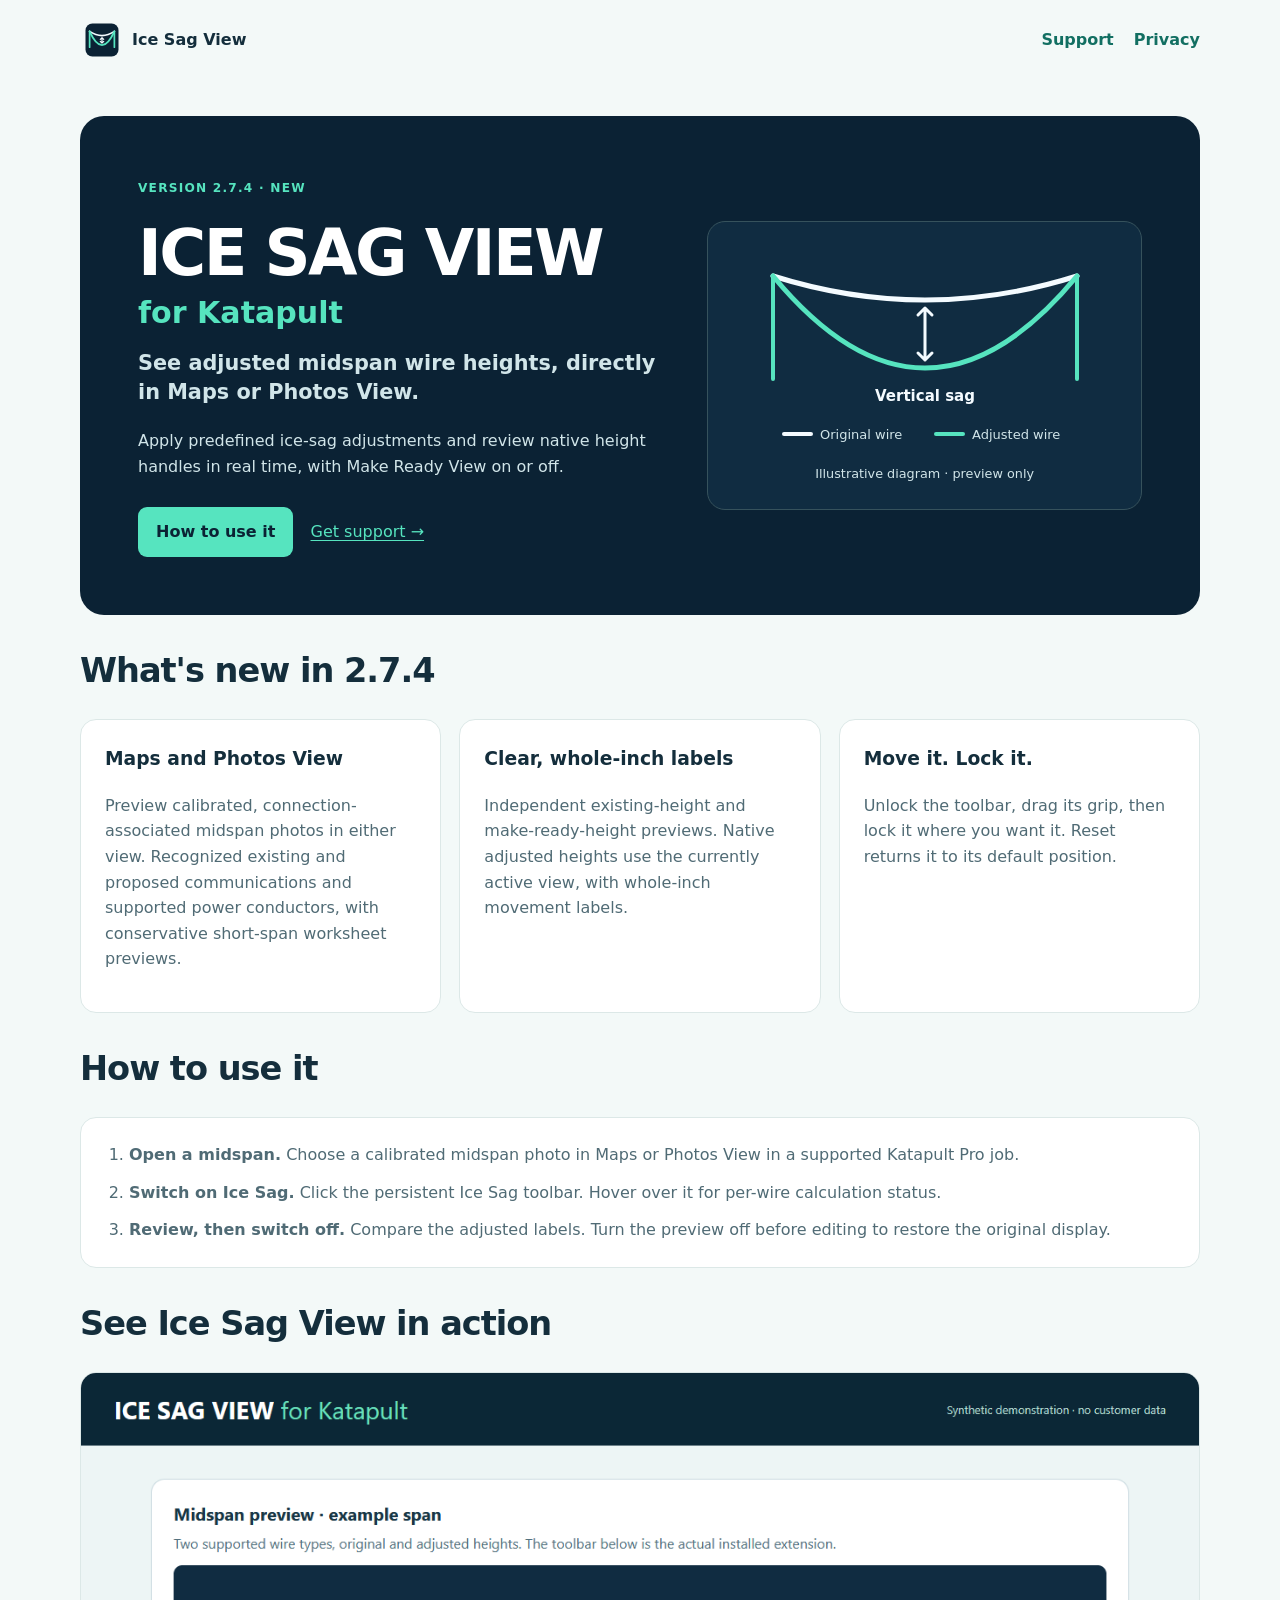
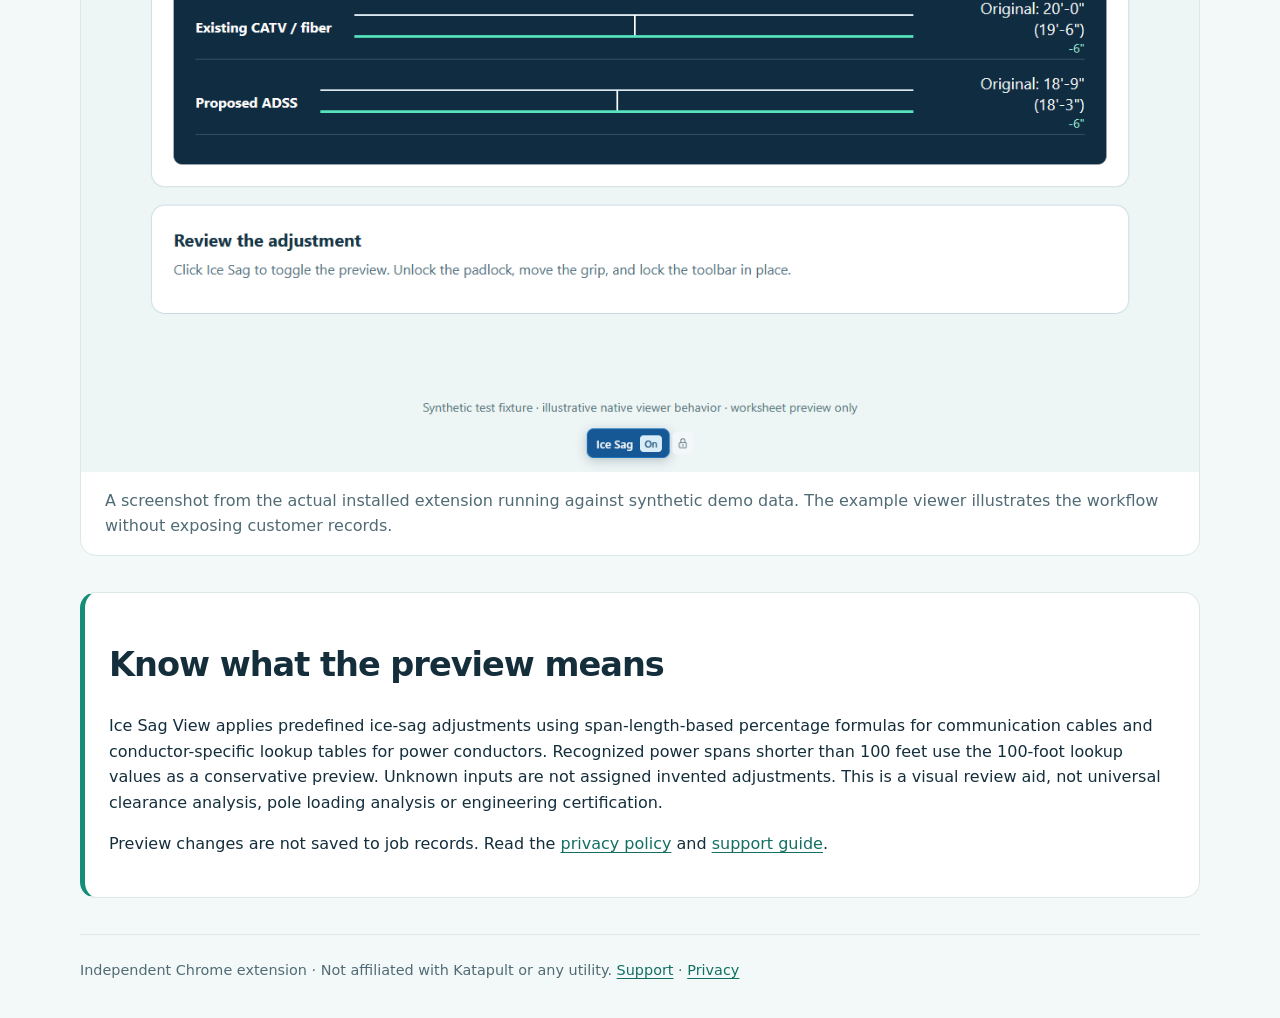
==== commit 98995376: "Document Ice Sag View 2.7.4 and Photos View support" ====
--- a/index.html
+++ b/index.html
@@ -1,9 +1,9 @@
 <!doctype html>
-<html lang="en"><head><meta charset="utf-8"><meta name="viewport" content="width=device-width,initial-scale=1"><meta name="description" content="A reversible, worksheet-based ice-sag preview for Katapult Pro Maps."><title>Ice Sag View</title><link rel="icon" href="assets/icon-v2-128.png"><link rel="stylesheet" href="assets/site-v270.css"></head>
+<html lang="en"><head><meta charset="utf-8"><meta name="viewport" content="width=device-width,initial-scale=1"><meta name="description" content="A reversible, worksheet-based ice-sag preview for Katapult Pro Maps and Photos."><title>Ice Sag View</title><link rel="icon" href="assets/icon-v2-128.png"><link rel="stylesheet" href="assets/site-v270.css"></head>
 <body><header class="nav"><a class="brand" href="./"><img src="assets/ice-sag-mark-v2.svg" width="44" height="44" alt="">Ice Sag View</a><nav><a href="support.html">Support</a><a href="privacy.html">Privacy</a></nav></header>
-<main><section class="hero"><div><span class="pill">VERSION 2.7.3 · NEW</span><h1>ICE SAG VIEW <small>for Katapult</small></h1><p class="lead">See adjusted midspan wire heights, directly in the map.</p><p>Apply predefined ice-sag adjustments and review native height handles in real time, with Make Ready View on or off.</p><a class="button" href="#how">How to use it</a> <a class="subtle" href="support.html">Get support →</a></div><div class="visual"><div class="diagram"><svg viewBox="0 0 360 218" width="360" height="218" role="img" aria-labelledby="sag-diagram-title sag-diagram-desc"><title id="sag-diagram-title">Vertical ice sag</title><desc id="sag-diagram-desc">The white curve is the original wire. The mint curve is the lower adjusted wire. The white double arrow measures the vertical difference at midspan.</desc><g fill="none" stroke-linecap="round" stroke-linejoin="round"><path d="M28 34V137 M332 34V137" stroke="#56e4bf" stroke-width="4"/><path d="M28 34 Q180 82 332 34" stroke="#f4fbff" stroke-width="5"/><path d="M28 34 Q180 218 332 34" stroke="#56e4bf" stroke-width="5"/><path d="M180 66V118 M173 73L180 66L187 73 M173 111L180 118L187 111" stroke="#f4fbff" stroke-width="3"/></g><text x="180" y="159" text-anchor="middle" fill="#f4fbff" font-size="15" font-weight="600">Vertical sag</text><g font-size="13" fill="#d1e5e9"><path d="M39 192H66" stroke="#f4fbff" stroke-width="4" stroke-linecap="round"/><text x="75" y="197">Original wire</text><path d="M191 192H218" stroke="#56e4bf" stroke-width="4" stroke-linecap="round"/><text x="227" y="197">Adjusted wire</text></g></svg></div><p>Illustrative diagram · preview only</p></div></section>
-<section><h2>What's new in 2.7.3</h2><div class="cards"><article><h3>More complete wire support</h3><p>Recognized existing and proposed communications and supported power conductors, with conservative short-span worksheet previews.</p></article><article><h3>Clear, whole-inch labels</h3><p>Independent existing-height and make-ready-height previews. Native adjusted heights use the currently active view, with whole-inch movement labels.</p></article><article><h3>Move it. Lock it.</h3><p>Unlock the toolbar, drag its grip, then lock it where you want it. Reset returns it to its default position.</p></article></div></section>
-<section id="how"><h2>How to use it</h2><ol class="steps"><li><strong>Open a midspan.</strong> Choose a calibrated main midspan photo in a supported Katapult Pro job.</li><li><strong>Switch on Ice Sag.</strong> Click the persistent map toolbar. Hover over it for per-wire calculation status.</li><li><strong>Review, then switch off.</strong> Compare the adjusted labels. Turn the preview off before editing to restore the original display.</li></ol></section>
+<main><section class="hero"><div><span class="pill">VERSION 2.7.4 · NEW</span><h1>ICE SAG VIEW <small>for Katapult</small></h1><p class="lead">See adjusted midspan wire heights, directly in Maps or Photos View.</p><p>Apply predefined ice-sag adjustments and review native height handles in real time, with Make Ready View on or off.</p><a class="button" href="#how">How to use it</a> <a class="subtle" href="support.html">Get support →</a></div><div class="visual"><div class="diagram"><svg viewBox="0 0 360 218" width="360" height="218" role="img" aria-labelledby="sag-diagram-title sag-diagram-desc"><title id="sag-diagram-title">Vertical ice sag</title><desc id="sag-diagram-desc">The white curve is the original wire. The mint curve is the lower adjusted wire. The white double arrow measures the vertical difference at midspan.</desc><g fill="none" stroke-linecap="round" stroke-linejoin="round"><path d="M28 34V137 M332 34V137" stroke="#56e4bf" stroke-width="4"/><path d="M28 34 Q180 82 332 34" stroke="#f4fbff" stroke-width="5"/><path d="M28 34 Q180 218 332 34" stroke="#56e4bf" stroke-width="5"/><path d="M180 66V118 M173 73L180 66L187 73 M173 111L180 118L187 111" stroke="#f4fbff" stroke-width="3"/></g><text x="180" y="159" text-anchor="middle" fill="#f4fbff" font-size="15" font-weight="600">Vertical sag</text><g font-size="13" fill="#d1e5e9"><path d="M39 192H66" stroke="#f4fbff" stroke-width="4" stroke-linecap="round"/><text x="75" y="197">Original wire</text><path d="M191 192H218" stroke="#56e4bf" stroke-width="4" stroke-linecap="round"/><text x="227" y="197">Adjusted wire</text></g></svg></div><p>Illustrative diagram · preview only</p></div></section>
+<section><h2>What's new in 2.7.4</h2><div class="cards"><article><h3>Maps and Photos View</h3><p>Preview calibrated, connection-associated midspan photos in either view. Recognized existing and proposed communications and supported power conductors, with conservative short-span worksheet previews.</p></article><article><h3>Clear, whole-inch labels</h3><p>Independent existing-height and make-ready-height previews. Native adjusted heights use the currently active view, with whole-inch movement labels.</p></article><article><h3>Move it. Lock it.</h3><p>Unlock the toolbar, drag its grip, then lock it where you want it. Reset returns it to its default position.</p></article></div></section>
+<section id="how"><h2>How to use it</h2><ol class="steps"><li><strong>Open a midspan.</strong> Choose a calibrated midspan photo in Maps or Photos View in a supported Katapult Pro job.</li><li><strong>Switch on Ice Sag.</strong> Click the persistent Ice Sag toolbar. Hover over it for per-wire calculation status.</li><li><strong>Review, then switch off.</strong> Compare the adjusted labels. Turn the preview off before editing to restore the original display.</li></ol></section>
 <section aria-labelledby="demo-title"><h2 id="demo-title">See Ice Sag View in action</h2><figure style="margin:0;background:white;border:1px solid #dce8e7;border-radius:16px;overflow:hidden"><img src="assets/installed-extension-demo-1280x800.png" width="1280" height="800" loading="lazy" style="display:block;width:100%;height:auto" alt="Actual installed Ice Sag View toolbar and whole-inch preview of existing fiber and proposed ADSS on a synthetic demonstration viewer"><figcaption style="padding:16px 24px;color:#506b75">A screenshot from the actual installed extension running against synthetic demo data. The example viewer illustrates the workflow without exposing customer records.</figcaption></figure></section>
 <section class="note"><h2>Know what the preview means</h2><p>Ice Sag View applies predefined ice-sag adjustments using span-length-based percentage formulas for communication cables and conductor-specific lookup tables for power conductors. Recognized power spans shorter than 100 feet use the 100-foot lookup values as a conservative preview. Unknown inputs are not assigned invented adjustments. This is a visual review aid, not universal clearance analysis, pole loading analysis or engineering certification.</p><p>Preview changes are not saved to job records. Read the <a href="privacy.html">privacy policy</a> and <a href="support.html">support guide</a>.</p></section></main>
 <footer>Independent Chrome extension · Not affiliated with Katapult or any utility. <a href="support.html">Support</a> · <a href="privacy.html">Privacy</a></footer></body></html>
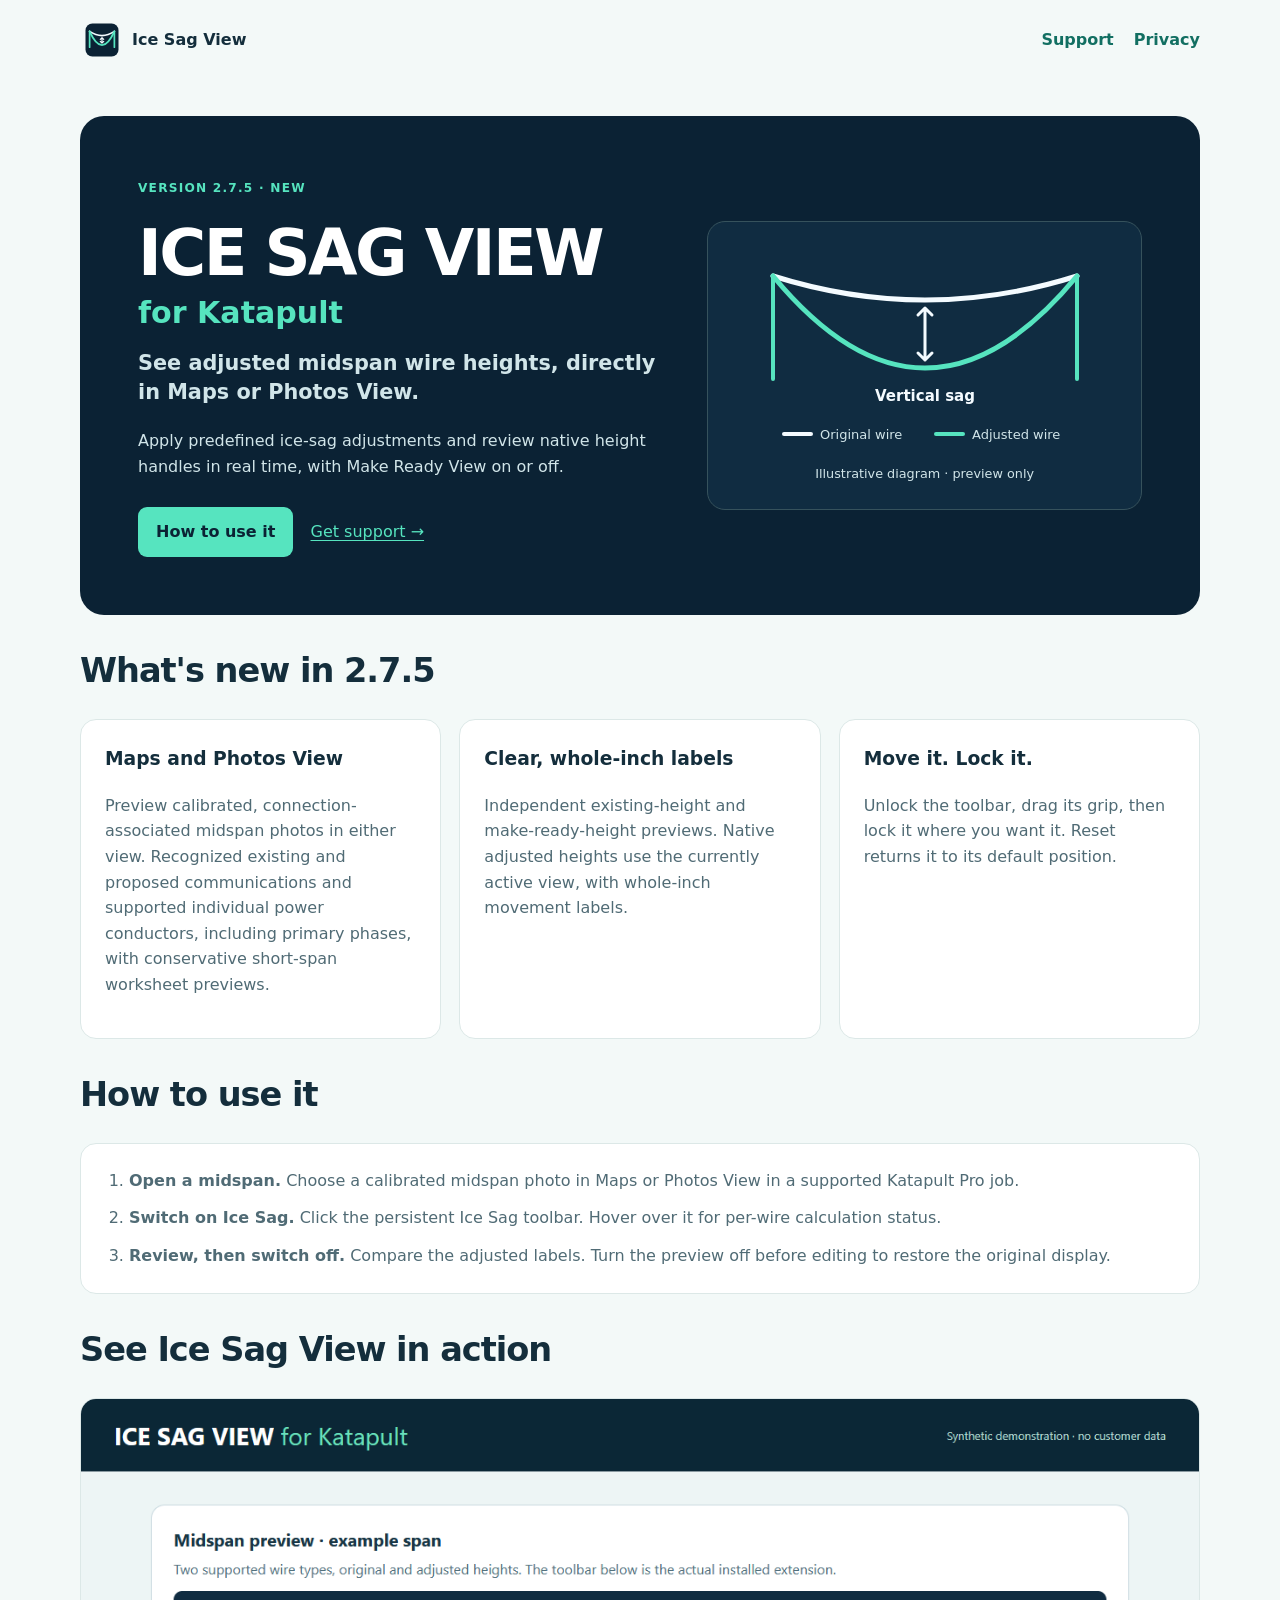
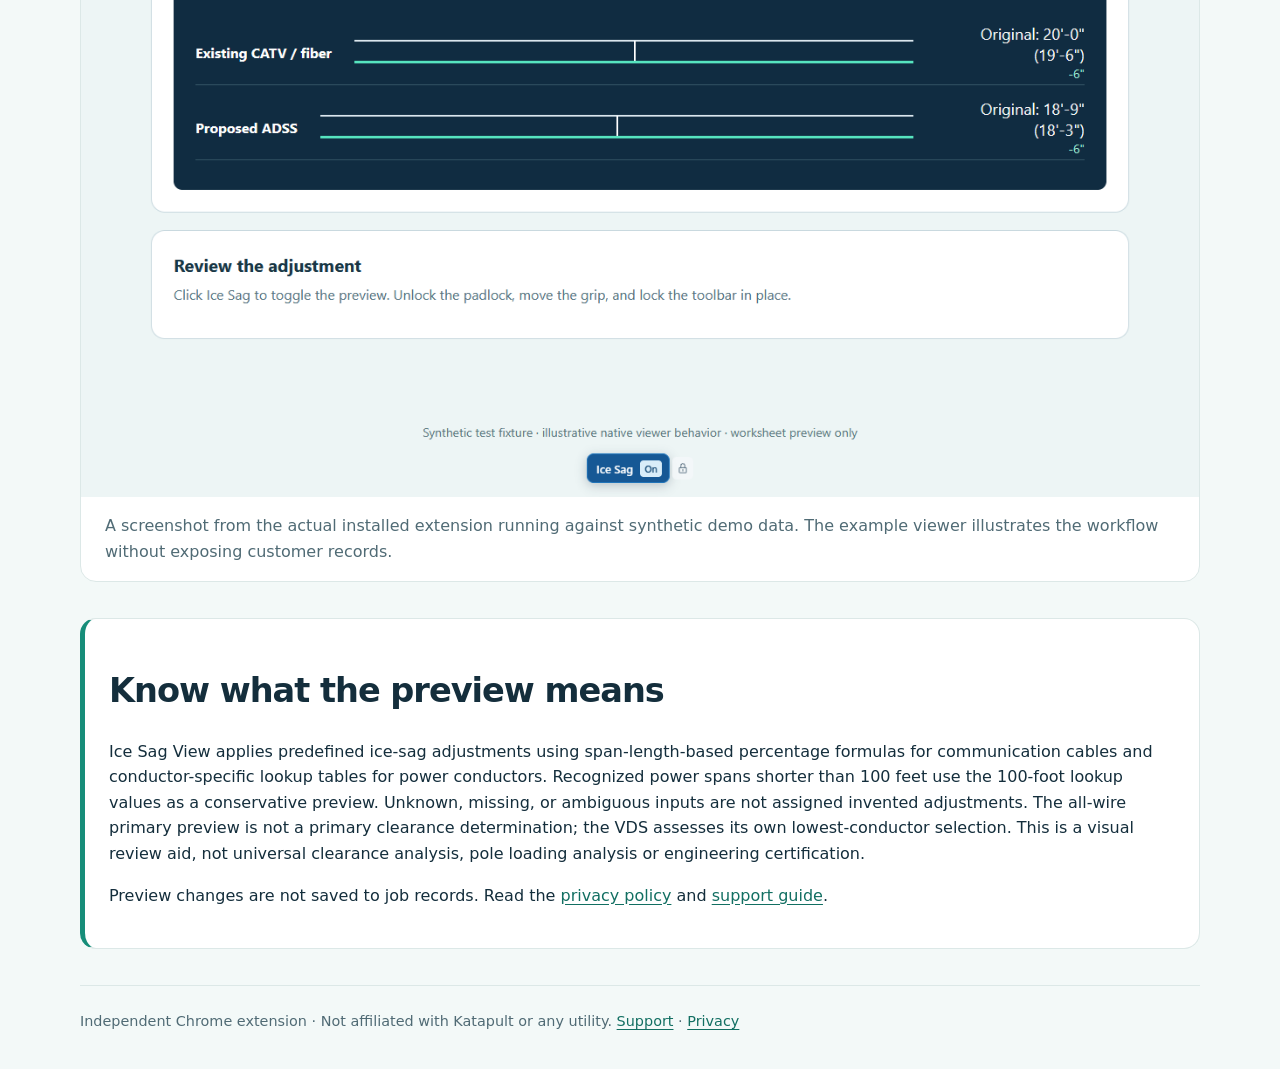
==== commit 346e656b: "Document Ice Sag View 2.7.5 all-wire primary previews" ====
--- a/index.html
+++ b/index.html
@@ -1,9 +1,9 @@
 <!doctype html>
 <html lang="en"><head><meta charset="utf-8"><meta name="viewport" content="width=device-width,initial-scale=1"><meta name="description" content="A reversible, worksheet-based ice-sag preview for Katapult Pro Maps and Photos."><title>Ice Sag View</title><link rel="icon" href="assets/icon-v2-128.png"><link rel="stylesheet" href="assets/site-v270.css"></head>
 <body><header class="nav"><a class="brand" href="./"><img src="assets/ice-sag-mark-v2.svg" width="44" height="44" alt="">Ice Sag View</a><nav><a href="support.html">Support</a><a href="privacy.html">Privacy</a></nav></header>
-<main><section class="hero"><div><span class="pill">VERSION 2.7.4 · NEW</span><h1>ICE SAG VIEW <small>for Katapult</small></h1><p class="lead">See adjusted midspan wire heights, directly in Maps or Photos View.</p><p>Apply predefined ice-sag adjustments and review native height handles in real time, with Make Ready View on or off.</p><a class="button" href="#how">How to use it</a> <a class="subtle" href="support.html">Get support →</a></div><div class="visual"><div class="diagram"><svg viewBox="0 0 360 218" width="360" height="218" role="img" aria-labelledby="sag-diagram-title sag-diagram-desc"><title id="sag-diagram-title">Vertical ice sag</title><desc id="sag-diagram-desc">The white curve is the original wire. The mint curve is the lower adjusted wire. The white double arrow measures the vertical difference at midspan.</desc><g fill="none" stroke-linecap="round" stroke-linejoin="round"><path d="M28 34V137 M332 34V137" stroke="#56e4bf" stroke-width="4"/><path d="M28 34 Q180 82 332 34" stroke="#f4fbff" stroke-width="5"/><path d="M28 34 Q180 218 332 34" stroke="#56e4bf" stroke-width="5"/><path d="M180 66V118 M173 73L180 66L187 73 M173 111L180 118L187 111" stroke="#f4fbff" stroke-width="3"/></g><text x="180" y="159" text-anchor="middle" fill="#f4fbff" font-size="15" font-weight="600">Vertical sag</text><g font-size="13" fill="#d1e5e9"><path d="M39 192H66" stroke="#f4fbff" stroke-width="4" stroke-linecap="round"/><text x="75" y="197">Original wire</text><path d="M191 192H218" stroke="#56e4bf" stroke-width="4" stroke-linecap="round"/><text x="227" y="197">Adjusted wire</text></g></svg></div><p>Illustrative diagram · preview only</p></div></section>
-<section><h2>What's new in 2.7.4</h2><div class="cards"><article><h3>Maps and Photos View</h3><p>Preview calibrated, connection-associated midspan photos in either view. Recognized existing and proposed communications and supported power conductors, with conservative short-span worksheet previews.</p></article><article><h3>Clear, whole-inch labels</h3><p>Independent existing-height and make-ready-height previews. Native adjusted heights use the currently active view, with whole-inch movement labels.</p></article><article><h3>Move it. Lock it.</h3><p>Unlock the toolbar, drag its grip, then lock it where you want it. Reset returns it to its default position.</p></article></div></section>
+<main><section class="hero"><div><span class="pill">VERSION 2.7.5 · NEW</span><h1>ICE SAG VIEW <small>for Katapult</small></h1><p class="lead">See adjusted midspan wire heights, directly in Maps or Photos View.</p><p>Apply predefined ice-sag adjustments and review native height handles in real time, with Make Ready View on or off.</p><a class="button" href="#how">How to use it</a> <a class="subtle" href="support.html">Get support →</a></div><div class="visual"><div class="diagram"><svg viewBox="0 0 360 218" width="360" height="218" role="img" aria-labelledby="sag-diagram-title sag-diagram-desc"><title id="sag-diagram-title">Vertical ice sag</title><desc id="sag-diagram-desc">The white curve is the original wire. The mint curve is the lower adjusted wire. The white double arrow measures the vertical difference at midspan.</desc><g fill="none" stroke-linecap="round" stroke-linejoin="round"><path d="M28 34V137 M332 34V137" stroke="#56e4bf" stroke-width="4"/><path d="M28 34 Q180 82 332 34" stroke="#f4fbff" stroke-width="5"/><path d="M28 34 Q180 218 332 34" stroke="#56e4bf" stroke-width="5"/><path d="M180 66V118 M173 73L180 66L187 73 M173 111L180 118L187 111" stroke="#f4fbff" stroke-width="3"/></g><text x="180" y="159" text-anchor="middle" fill="#f4fbff" font-size="15" font-weight="600">Vertical sag</text><g font-size="13" fill="#d1e5e9"><path d="M39 192H66" stroke="#f4fbff" stroke-width="4" stroke-linecap="round"/><text x="75" y="197">Original wire</text><path d="M191 192H218" stroke="#56e4bf" stroke-width="4" stroke-linecap="round"/><text x="227" y="197">Adjusted wire</text></g></svg></div><p>Illustrative diagram · preview only</p></div></section>
+<section><h2>What's new in 2.7.5</h2><div class="cards"><article><h3>Maps and Photos View</h3><p>Preview calibrated, connection-associated midspan photos in either view. Recognized existing and proposed communications and supported individual power conductors, including primary phases, with conservative short-span worksheet previews.</p></article><article><h3>Clear, whole-inch labels</h3><p>Independent existing-height and make-ready-height previews. Native adjusted heights use the currently active view, with whole-inch movement labels.</p></article><article><h3>Move it. Lock it.</h3><p>Unlock the toolbar, drag its grip, then lock it where you want it. Reset returns it to its default position.</p></article></div></section>
 <section id="how"><h2>How to use it</h2><ol class="steps"><li><strong>Open a midspan.</strong> Choose a calibrated midspan photo in Maps or Photos View in a supported Katapult Pro job.</li><li><strong>Switch on Ice Sag.</strong> Click the persistent Ice Sag toolbar. Hover over it for per-wire calculation status.</li><li><strong>Review, then switch off.</strong> Compare the adjusted labels. Turn the preview off before editing to restore the original display.</li></ol></section>
 <section aria-labelledby="demo-title"><h2 id="demo-title">See Ice Sag View in action</h2><figure style="margin:0;background:white;border:1px solid #dce8e7;border-radius:16px;overflow:hidden"><img src="assets/installed-extension-demo-1280x800.png" width="1280" height="800" loading="lazy" style="display:block;width:100%;height:auto" alt="Actual installed Ice Sag View toolbar and whole-inch preview of existing fiber and proposed ADSS on a synthetic demonstration viewer"><figcaption style="padding:16px 24px;color:#506b75">A screenshot from the actual installed extension running against synthetic demo data. The example viewer illustrates the workflow without exposing customer records.</figcaption></figure></section>
-<section class="note"><h2>Know what the preview means</h2><p>Ice Sag View applies predefined ice-sag adjustments using span-length-based percentage formulas for communication cables and conductor-specific lookup tables for power conductors. Recognized power spans shorter than 100 feet use the 100-foot lookup values as a conservative preview. Unknown inputs are not assigned invented adjustments. This is a visual review aid, not universal clearance analysis, pole loading analysis or engineering certification.</p><p>Preview changes are not saved to job records. Read the <a href="privacy.html">privacy policy</a> and <a href="support.html">support guide</a>.</p></section></main>
+<section class="note"><h2>Know what the preview means</h2><p>Ice Sag View applies predefined ice-sag adjustments using span-length-based percentage formulas for communication cables and conductor-specific lookup tables for power conductors. Recognized power spans shorter than 100 feet use the 100-foot lookup values as a conservative preview. Unknown, missing, or ambiguous inputs are not assigned invented adjustments. The all-wire primary preview is not a primary clearance determination; the VDS assesses its own lowest-conductor selection. This is a visual review aid, not universal clearance analysis, pole loading analysis or engineering certification.</p><p>Preview changes are not saved to job records. Read the <a href="privacy.html">privacy policy</a> and <a href="support.html">support guide</a>.</p></section></main>
 <footer>Independent Chrome extension · Not affiliated with Katapult or any utility. <a href="support.html">Support</a> · <a href="privacy.html">Privacy</a></footer></body></html>
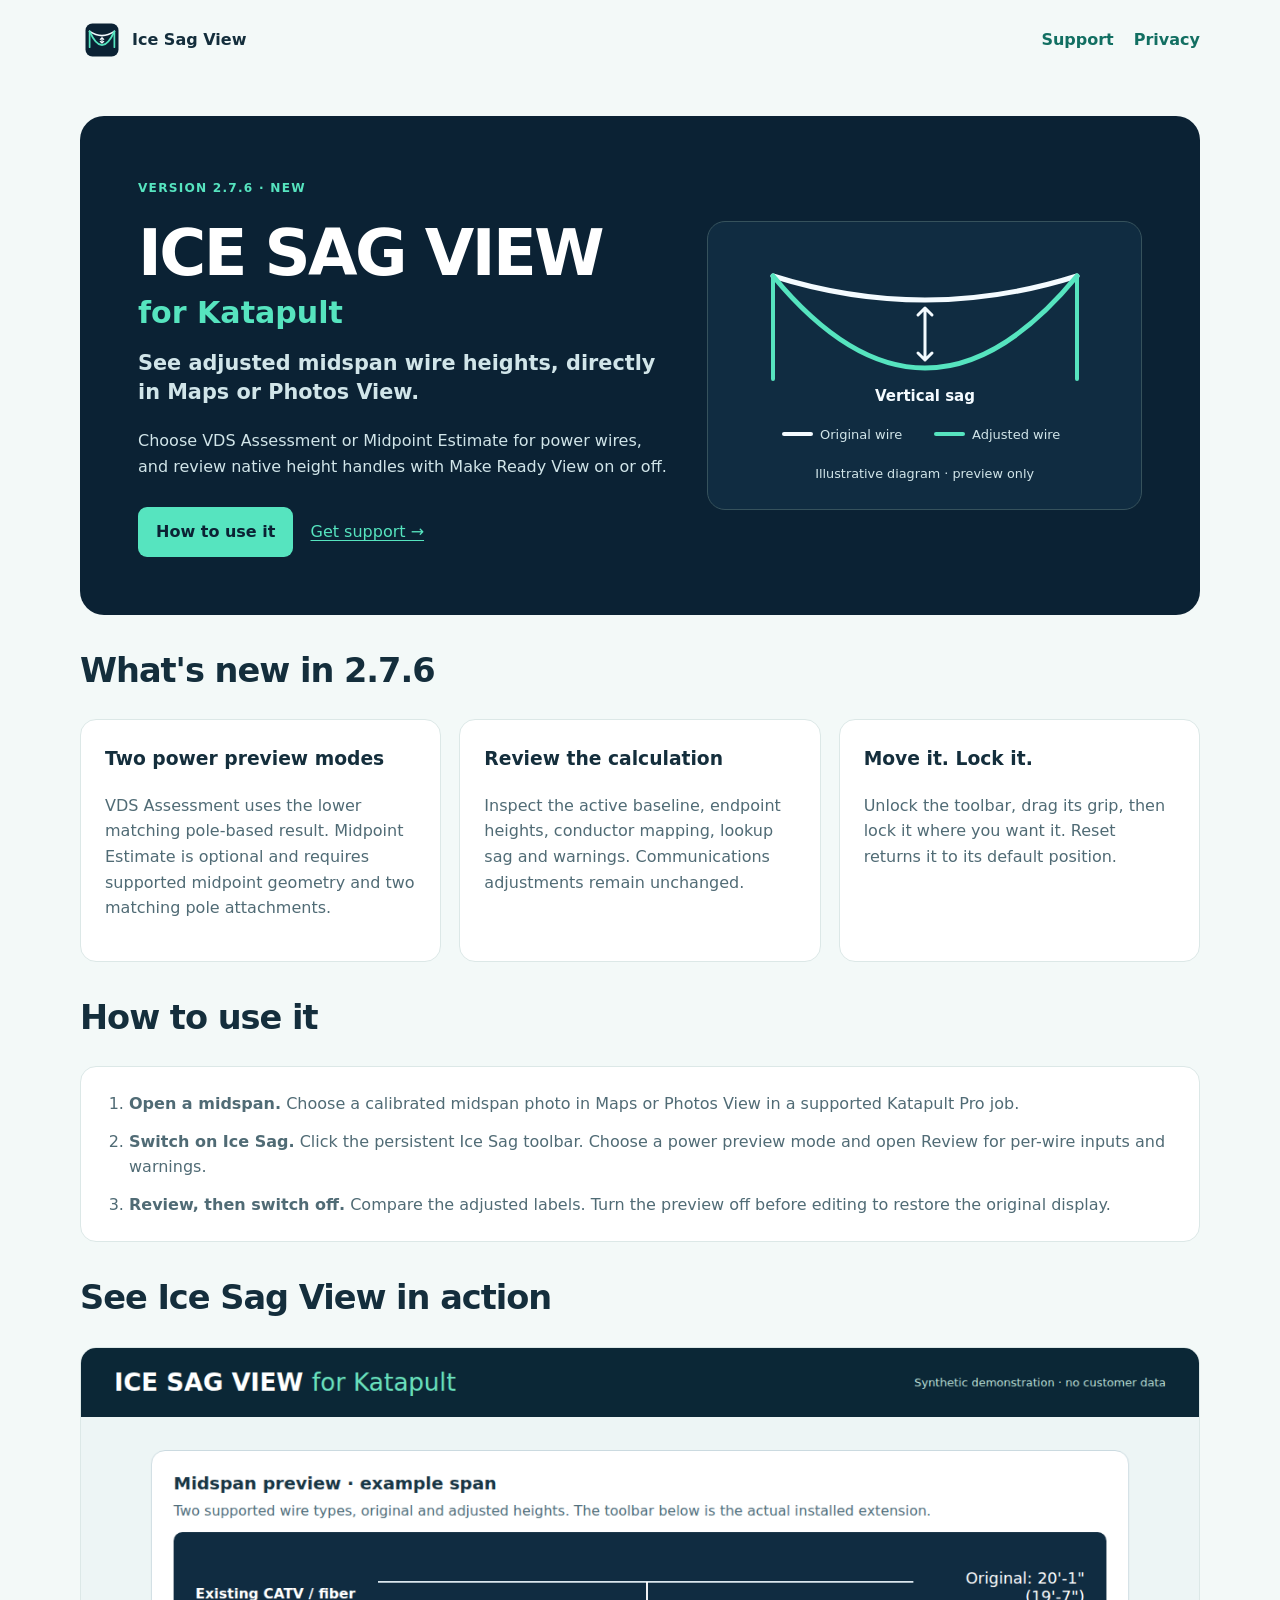
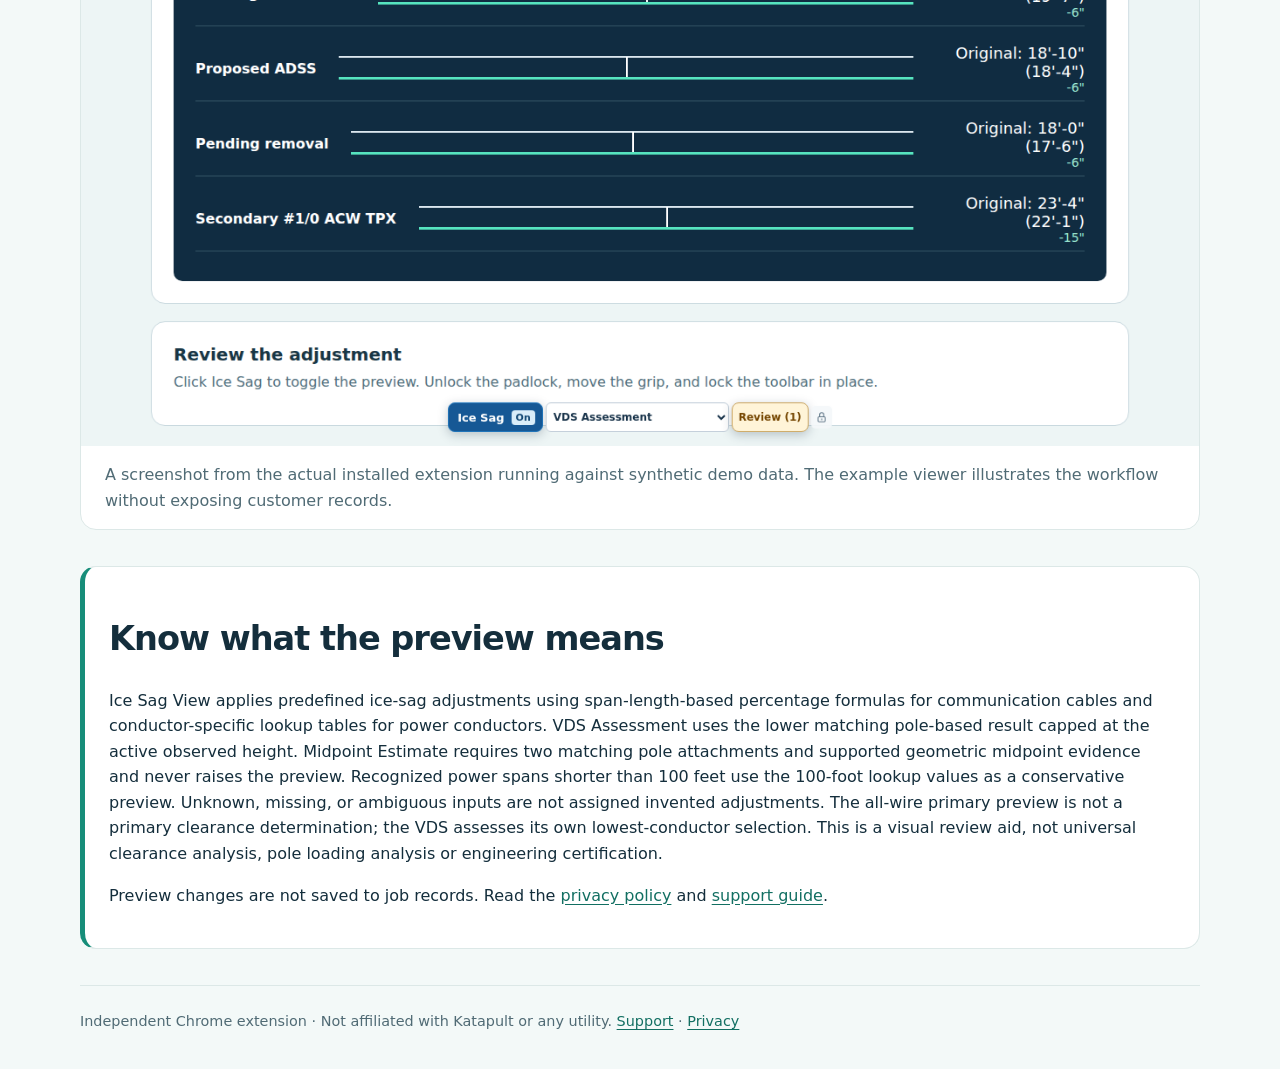
==== commit 0b5cd6db: "Update Ice Sag View 2.7.6 release documentation and demonstration screenshot" ====
--- a/index.html
+++ b/index.html
@@ -1,9 +1,9 @@
-<!doctype html>
-<html lang="en"><head><meta charset="utf-8"><meta name="viewport" content="width=device-width,initial-scale=1"><meta name="description" content="A reversible, worksheet-based ice-sag preview for Katapult Pro Maps and Photos."><title>Ice Sag View</title><link rel="icon" href="assets/icon-v2-128.png"><link rel="stylesheet" href="assets/site-v270.css"></head>
-<body><header class="nav"><a class="brand" href="./"><img src="assets/ice-sag-mark-v2.svg" width="44" height="44" alt="">Ice Sag View</a><nav><a href="support.html">Support</a><a href="privacy.html">Privacy</a></nav></header>
-<main><section class="hero"><div><span class="pill">VERSION 2.7.5 · NEW</span><h1>ICE SAG VIEW <small>for Katapult</small></h1><p class="lead">See adjusted midspan wire heights, directly in Maps or Photos View.</p><p>Apply predefined ice-sag adjustments and review native height handles in real time, with Make Ready View on or off.</p><a class="button" href="#how">How to use it</a> <a class="subtle" href="support.html">Get support →</a></div><div class="visual"><div class="diagram"><svg viewBox="0 0 360 218" width="360" height="218" role="img" aria-labelledby="sag-diagram-title sag-diagram-desc"><title id="sag-diagram-title">Vertical ice sag</title><desc id="sag-diagram-desc">The white curve is the original wire. The mint curve is the lower adjusted wire. The white double arrow measures the vertical difference at midspan.</desc><g fill="none" stroke-linecap="round" stroke-linejoin="round"><path d="M28 34V137 M332 34V137" stroke="#56e4bf" stroke-width="4"/><path d="M28 34 Q180 82 332 34" stroke="#f4fbff" stroke-width="5"/><path d="M28 34 Q180 218 332 34" stroke="#56e4bf" stroke-width="5"/><path d="M180 66V118 M173 73L180 66L187 73 M173 111L180 118L187 111" stroke="#f4fbff" stroke-width="3"/></g><text x="180" y="159" text-anchor="middle" fill="#f4fbff" font-size="15" font-weight="600">Vertical sag</text><g font-size="13" fill="#d1e5e9"><path d="M39 192H66" stroke="#f4fbff" stroke-width="4" stroke-linecap="round"/><text x="75" y="197">Original wire</text><path d="M191 192H218" stroke="#56e4bf" stroke-width="4" stroke-linecap="round"/><text x="227" y="197">Adjusted wire</text></g></svg></div><p>Illustrative diagram · preview only</p></div></section>
-<section><h2>What's new in 2.7.5</h2><div class="cards"><article><h3>Maps and Photos View</h3><p>Preview calibrated, connection-associated midspan photos in either view. Recognized existing and proposed communications and supported individual power conductors, including primary phases, with conservative short-span worksheet previews.</p></article><article><h3>Clear, whole-inch labels</h3><p>Independent existing-height and make-ready-height previews. Native adjusted heights use the currently active view, with whole-inch movement labels.</p></article><article><h3>Move it. Lock it.</h3><p>Unlock the toolbar, drag its grip, then lock it where you want it. Reset returns it to its default position.</p></article></div></section>
-<section id="how"><h2>How to use it</h2><ol class="steps"><li><strong>Open a midspan.</strong> Choose a calibrated midspan photo in Maps or Photos View in a supported Katapult Pro job.</li><li><strong>Switch on Ice Sag.</strong> Click the persistent Ice Sag toolbar. Hover over it for per-wire calculation status.</li><li><strong>Review, then switch off.</strong> Compare the adjusted labels. Turn the preview off before editing to restore the original display.</li></ol></section>
-<section aria-labelledby="demo-title"><h2 id="demo-title">See Ice Sag View in action</h2><figure style="margin:0;background:white;border:1px solid #dce8e7;border-radius:16px;overflow:hidden"><img src="assets/installed-extension-demo-1280x800.png" width="1280" height="800" loading="lazy" style="display:block;width:100%;height:auto" alt="Actual installed Ice Sag View toolbar and whole-inch preview of existing fiber and proposed ADSS on a synthetic demonstration viewer"><figcaption style="padding:16px 24px;color:#506b75">A screenshot from the actual installed extension running against synthetic demo data. The example viewer illustrates the workflow without exposing customer records.</figcaption></figure></section>
-<section class="note"><h2>Know what the preview means</h2><p>Ice Sag View applies predefined ice-sag adjustments using span-length-based percentage formulas for communication cables and conductor-specific lookup tables for power conductors. Recognized power spans shorter than 100 feet use the 100-foot lookup values as a conservative preview. Unknown, missing, or ambiguous inputs are not assigned invented adjustments. The all-wire primary preview is not a primary clearance determination; the VDS assesses its own lowest-conductor selection. This is a visual review aid, not universal clearance analysis, pole loading analysis or engineering certification.</p><p>Preview changes are not saved to job records. Read the <a href="privacy.html">privacy policy</a> and <a href="support.html">support guide</a>.</p></section></main>
-<footer>Independent Chrome extension · Not affiliated with Katapult or any utility. <a href="support.html">Support</a> · <a href="privacy.html">Privacy</a></footer></body></html>
+<!doctype html>
+<html lang="en"><head><meta charset="utf-8"><meta name="viewport" content="width=device-width,initial-scale=1"><meta name="description" content="A reversible, worksheet-based ice-sag preview for Katapult Pro Maps and Photos."><title>Ice Sag View</title><link rel="icon" href="assets/icon-v2-128.png"><link rel="stylesheet" href="assets/site-v270.css"></head>
+<body><header class="nav"><a class="brand" href="./"><img src="assets/ice-sag-mark-v2.svg" width="44" height="44" alt="">Ice Sag View</a><nav><a href="support.html">Support</a><a href="privacy.html">Privacy</a></nav></header>
+<main><section class="hero"><div><span class="pill">VERSION 2.7.6 · NEW</span><h1>ICE SAG VIEW <small>for Katapult</small></h1><p class="lead">See adjusted midspan wire heights, directly in Maps or Photos View.</p><p>Choose VDS Assessment or Midpoint Estimate for power wires, and review native height handles with Make Ready View on or off.</p><a class="button" href="#how">How to use it</a> <a class="subtle" href="support.html">Get support →</a></div><div class="visual"><div class="diagram"><svg viewBox="0 0 360 218" width="360" height="218" role="img" aria-labelledby="sag-diagram-title sag-diagram-desc"><title id="sag-diagram-title">Vertical ice sag</title><desc id="sag-diagram-desc">The white curve is the original wire. The mint curve is the lower adjusted wire. The white double arrow measures the vertical difference at midspan.</desc><g fill="none" stroke-linecap="round" stroke-linejoin="round"><path d="M28 34V137 M332 34V137" stroke="#56e4bf" stroke-width="4"/><path d="M28 34 Q180 82 332 34" stroke="#f4fbff" stroke-width="5"/><path d="M28 34 Q180 218 332 34" stroke="#56e4bf" stroke-width="5"/><path d="M180 66V118 M173 73L180 66L187 73 M173 111L180 118L187 111" stroke="#f4fbff" stroke-width="3"/></g><text x="180" y="159" text-anchor="middle" fill="#f4fbff" font-size="15" font-weight="600">Vertical sag</text><g font-size="13" fill="#d1e5e9"><path d="M39 192H66" stroke="#f4fbff" stroke-width="4" stroke-linecap="round"/><text x="75" y="197">Original wire</text><path d="M191 192H218" stroke="#56e4bf" stroke-width="4" stroke-linecap="round"/><text x="227" y="197">Adjusted wire</text></g></svg></div><p>Illustrative diagram · preview only</p></div></section>
+<section><h2>What's new in 2.7.6</h2><div class="cards"><article><h3>Two power preview modes</h3><p>VDS Assessment uses the lower matching pole-based result. Midpoint Estimate is optional and requires supported midpoint geometry and two matching pole attachments.</p></article><article><h3>Review the calculation</h3><p>Inspect the active baseline, endpoint heights, conductor mapping, lookup sag and warnings. Communications adjustments remain unchanged.</p></article><article><h3>Move it. Lock it.</h3><p>Unlock the toolbar, drag its grip, then lock it where you want it. Reset returns it to its default position.</p></article></div></section>
+<section id="how"><h2>How to use it</h2><ol class="steps"><li><strong>Open a midspan.</strong> Choose a calibrated midspan photo in Maps or Photos View in a supported Katapult Pro job.</li><li><strong>Switch on Ice Sag.</strong> Click the persistent Ice Sag toolbar. Choose a power preview mode and open Review for per-wire inputs and warnings.</li><li><strong>Review, then switch off.</strong> Compare the adjusted labels. Turn the preview off before editing to restore the original display.</li></ol></section>
+<section aria-labelledby="demo-title"><h2 id="demo-title">See Ice Sag View in action</h2><figure style="margin:0;background:white;border:1px solid #dce8e7;border-radius:16px;overflow:hidden"><img src="assets/installed-extension-demo-v276-1280x800.png" width="1280" height="800" loading="lazy" style="display:block;width:100%;height:auto" alt="Actual installed Ice Sag View toolbar and whole-inch preview of existing and proposed communications and a power conductor on a synthetic demonstration viewer"><figcaption style="padding:16px 24px;color:#506b75">A screenshot from the actual installed extension running against synthetic demo data. The example viewer illustrates the workflow without exposing customer records.</figcaption></figure></section>
+<section class="note"><h2>Know what the preview means</h2><p>Ice Sag View applies predefined ice-sag adjustments using span-length-based percentage formulas for communication cables and conductor-specific lookup tables for power conductors. VDS Assessment uses the lower matching pole-based result capped at the active observed height. Midpoint Estimate requires two matching pole attachments and supported geometric midpoint evidence and never raises the preview. Recognized power spans shorter than 100 feet use the 100-foot lookup values as a conservative preview. Unknown, missing, or ambiguous inputs are not assigned invented adjustments. The all-wire primary preview is not a primary clearance determination; the VDS assesses its own lowest-conductor selection. This is a visual review aid, not universal clearance analysis, pole loading analysis or engineering certification.</p><p>Preview changes are not saved to job records. Read the <a href="privacy.html">privacy policy</a> and <a href="support.html">support guide</a>.</p></section></main>
+<footer>Independent Chrome extension · Not affiliated with Katapult or any utility. <a href="support.html">Support</a> · <a href="privacy.html">Privacy</a></footer></body></html>
